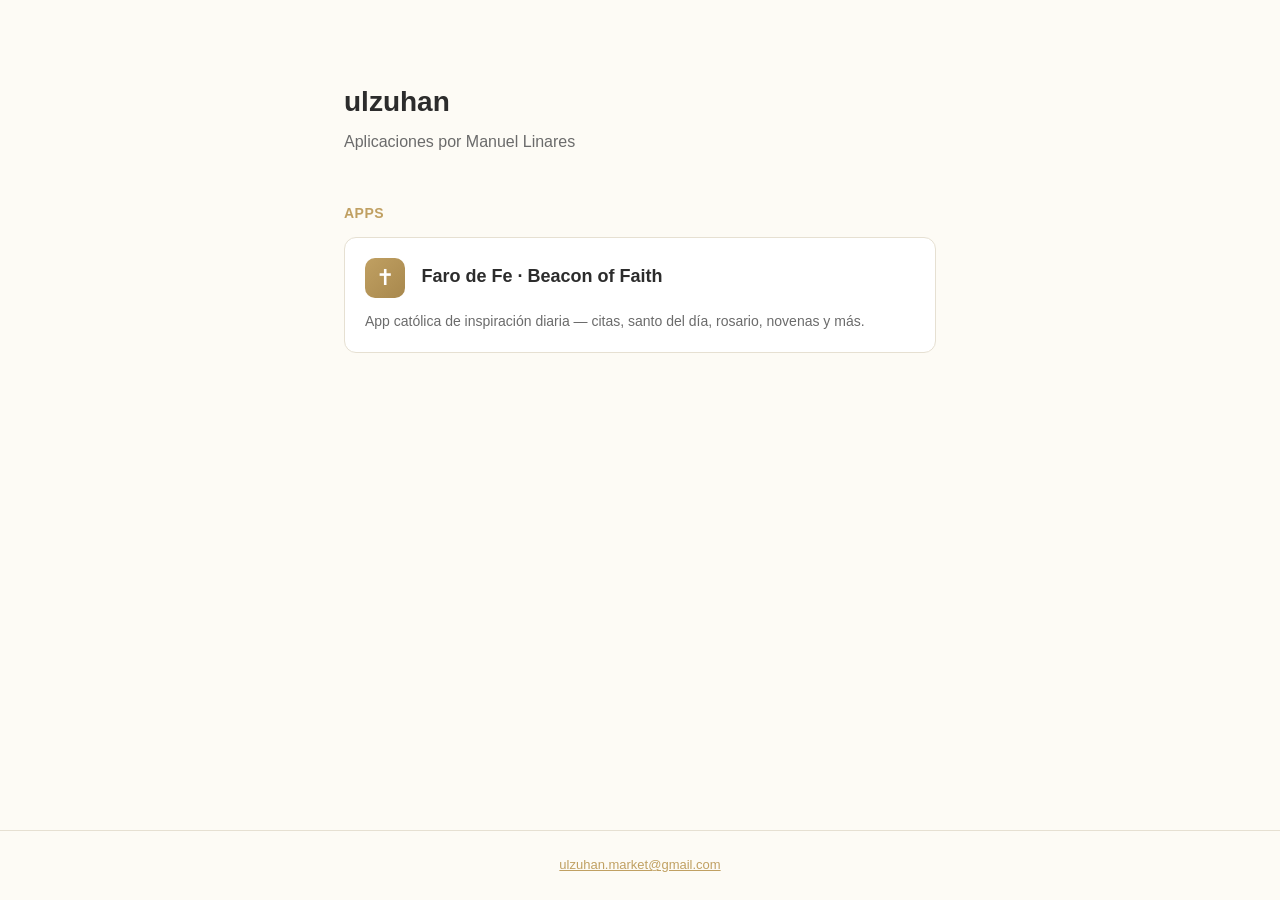
==== index.html @ c3f0341e "Initial: landing + Beacon of Faith privacy & terms" ====
<!DOCTYPE html>
<html lang="es">
<head>
  <meta charset="UTF-8">
  <meta name="viewport" content="width=device-width, initial-scale=1.0">
  <title>ulzuhan</title>
  <meta name="description" content="Aplicaciones móviles por Manuel Linares.">
  <style>
    :root {
      --primary: #C0A062;
      --text: #2C2C2C;
      --muted: #6b6b6b;
      --bg: #FDFBF5;
      --border: #e6e0d2;
    }
    * { box-sizing: border-box; }
    body {
      margin: 0;
      font-family: -apple-system, BlinkMacSystemFont, "Segoe UI", Roboto, "Helvetica Neue", Arial, sans-serif;
      background: var(--bg);
      color: var(--text);
      line-height: 1.6;
      min-height: 100vh;
      display: flex;
      flex-direction: column;
    }
    .wrap {
      max-width: 640px;
      margin: 0 auto;
      padding: 80px 24px 40px;
      flex: 1;
      width: 100%;
    }
    h1 {
      margin: 0 0 4px;
      font-size: 28px;
    }
    .subtitle {
      color: var(--muted);
      margin-bottom: 48px;
    }
    h2 {
      font-size: 14px;
      text-transform: uppercase;
      letter-spacing: 0.5px;
      color: var(--primary);
      margin: 32px 0 12px;
    }
    .app-card {
      display: block;
      text-decoration: none;
      color: inherit;
      background: white;
      border: 1px solid var(--border);
      border-radius: 12px;
      padding: 20px;
      transition: transform 0.15s ease, box-shadow 0.15s ease;
    }
    .app-card:hover {
      transform: translateY(-2px);
      box-shadow: 0 8px 24px rgba(0, 0, 0, 0.06);
    }
    .app-card-title {
      font-size: 18px;
      font-weight: 600;
      margin-bottom: 4px;
    }
    .app-card-desc {
      color: var(--muted);
      font-size: 14px;
      margin: 0;
    }
    .app-icon {
      display: inline-block;
      width: 40px;
      height: 40px;
      border-radius: 10px;
      background: linear-gradient(135deg, var(--primary), #a8884d);
      color: white;
      text-align: center;
      line-height: 40px;
      font-size: 22px;
      margin-right: 12px;
      vertical-align: middle;
    }
    footer {
      text-align: center;
      padding: 24px;
      color: var(--muted);
      font-size: 13px;
      border-top: 1px solid var(--border);
    }
    footer a { color: var(--primary); }
  </style>
</head>
<body>
  <div class="wrap">
    <h1>ulzuhan</h1>
    <div class="subtitle">Aplicaciones por Manuel Linares</div>

    <h2>Apps</h2>
    <a class="app-card" href="./beacon-of-faith/">
      <div>
        <span class="app-icon">✝</span>
        <span class="app-card-title">Faro de Fe · Beacon of Faith</span>
      </div>
      <p class="app-card-desc" style="margin-top: 12px;">App católica de inspiración diaria — citas, santo del día, rosario, novenas y más.</p>
    </a>
  </div>

  <footer>
    <a href="mailto:ulzuhan.market@gmail.com">ulzuhan.market@gmail.com</a>
  </footer>
</body>
</html>
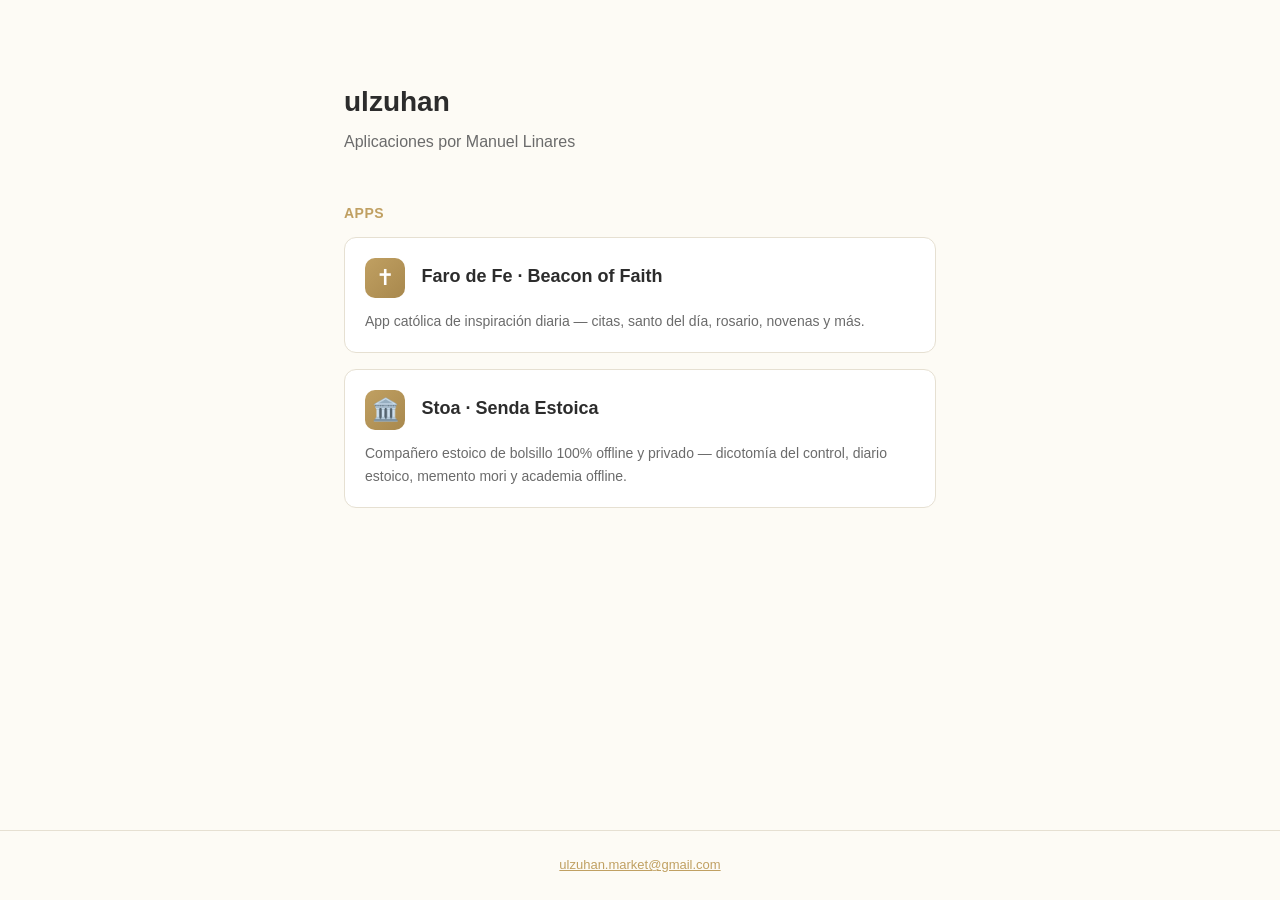
==== commit ee021305: "Add Stoa (Senda Estoica) landing page, privacy policy, and terms of use" ====
--- a/index.html
+++ b/index.html
@@ -106,6 +106,14 @@
       </div>
       <p class="app-card-desc" style="margin-top: 12px;">App católica de inspiración diaria — citas, santo del día, rosario, novenas y más.</p>
     </a>
+
+    <a class="app-card" href="./stoa/" style="margin-top: 16px;">
+      <div>
+        <span class="app-icon">🏛️</span>
+        <span class="app-card-title">Stoa · Senda Estoica</span>
+      </div>
+      <p class="app-card-desc" style="margin-top: 12px;">Compañero estoico de bolsillo 100% offline y privado — dicotomía del control, diario estoico, memento mori y academia offline.</p>
+    </a>
   </div>
 
   <footer>
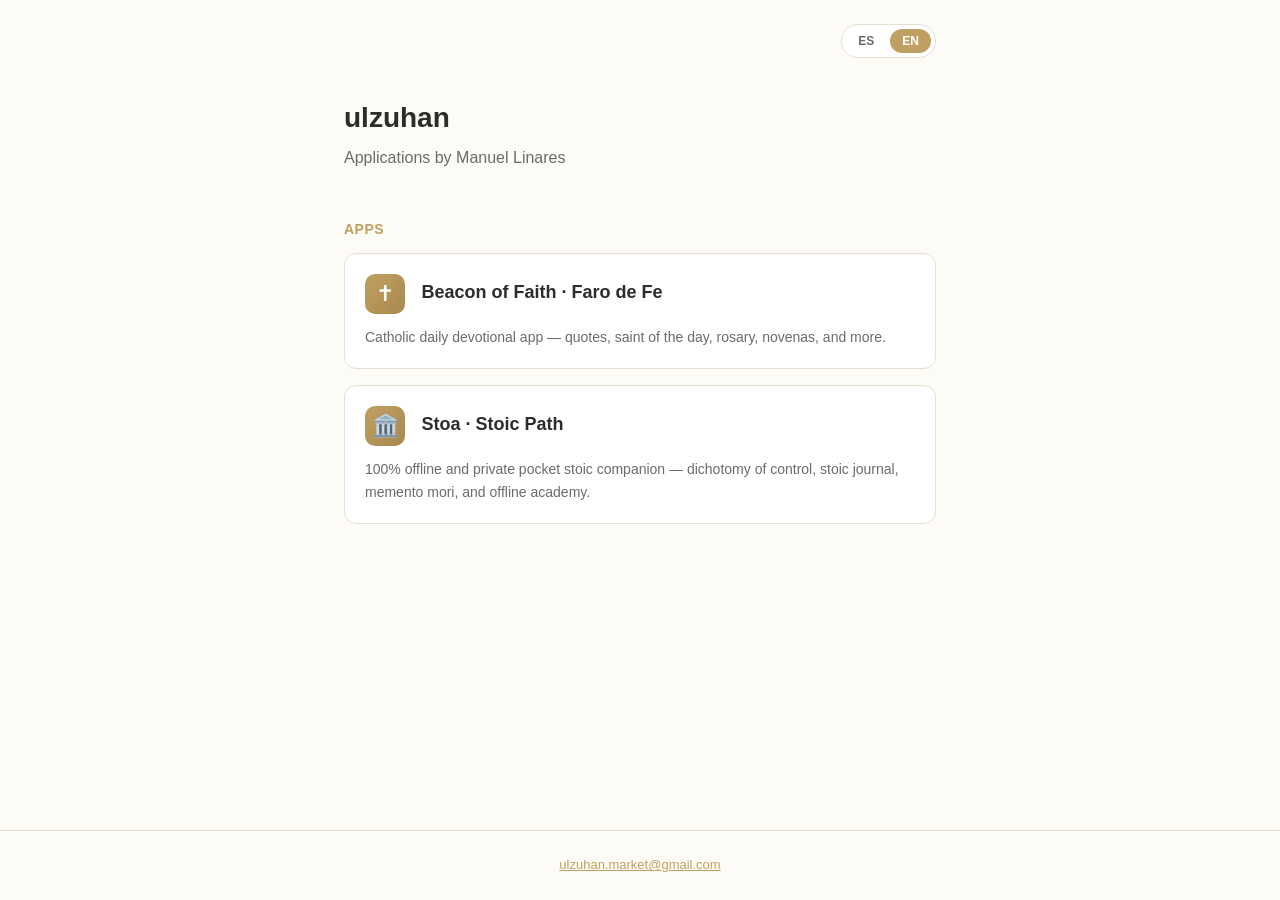
==== commit a871fe8a: "Implement bilingual (ES/EN) internationalization with localStorage persistence on root and Stoa land" ====
--- a/index.html
+++ b/index.html
@@ -4,7 +4,7 @@
   <meta charset="UTF-8">
   <meta name="viewport" content="width=device-width, initial-scale=1.0">
   <title>ulzuhan</title>
-  <meta name="description" content="Aplicaciones móviles por Manuel Linares.">
+  <meta name="description" id="meta-desc" content="Aplicaciones móviles por Manuel Linares.">
   <style>
     :root {
       --primary: #C0A062;
@@ -12,6 +12,7 @@
       --muted: #6b6b6b;
       --bg: #FDFBF5;
       --border: #e6e0d2;
+      --surface: #ffffff;
     }
     * { box-sizing: border-box; }
     body {
@@ -27,10 +28,47 @@
     .wrap {
       max-width: 640px;
       margin: 0 auto;
-      padding: 80px 24px 40px;
+      padding: 96px 24px 40px;
       flex: 1;
       width: 100%;
-    }
+      position: relative;
+    }
+    
+    /* Language selector premium styling */
+    .lang-selector {
+      position: absolute;
+      top: 24px;
+      right: 24px;
+      display: inline-flex;
+      gap: 4px;
+      border: 1px solid var(--border);
+      border-radius: 999px;
+      padding: 4px;
+      background: var(--surface);
+      z-index: 100;
+    }
+    
+    .lang-selector button {
+      background: transparent;
+      border: none;
+      color: var(--muted);
+      padding: 5px 12px;
+      border-radius: 999px;
+      font-size: 0.75rem;
+      font-weight: 600;
+      cursor: pointer;
+      transition: all 0.2s ease;
+    }
+    
+    .lang-selector button.active {
+      background: var(--primary);
+      color: #ffffff;
+    }
+    
+    .lang-selector button:hover:not(.active) {
+      color: var(--text);
+    }
+
     h1 {
       margin: 0 0 4px;
       font-size: 28px;
@@ -91,33 +129,131 @@
       border-top: 1px solid var(--border);
     }
     footer a { color: var(--primary); }
+
+    @media (max-width: 480px) {
+      .wrap {
+        padding: 80px 16px 40px;
+      }
+      .lang-selector {
+        top: 16px;
+        right: 16px;
+      }
+    }
   </style>
 </head>
 <body>
   <div class="wrap">
+    
+    <!-- Premium Language Selector -->
+    <div class="lang-selector">
+      <button id="btn-es" onclick="switchLanguage('es')">ES</button>
+      <button id="btn-en" onclick="switchLanguage('en')">EN</button>
+    </div>
+
     <h1>ulzuhan</h1>
-    <div class="subtitle">Aplicaciones por Manuel Linares</div>
-
-    <h2>Apps</h2>
+    <div class="subtitle" data-i18n="subtitle">Aplicaciones por Manuel Linares</div>
+
+    <h2 data-i18n="apps_title">Apps</h2>
     <a class="app-card" href="./beacon-of-faith/">
       <div>
         <span class="app-icon">✝</span>
-        <span class="app-card-title">Faro de Fe · Beacon of Faith</span>
+        <span class="app-card-title" data-i18n="beacon_title">Faro de Fe · Beacon of Faith</span>
       </div>
-      <p class="app-card-desc" style="margin-top: 12px;">App católica de inspiración diaria — citas, santo del día, rosario, novenas y más.</p>
+      <p class="app-card-desc" style="margin-top: 12px;" data-i18n="beacon_desc">App católica de inspiración diaria — citas, santo del día, rosario, novenas y más.</p>
     </a>
 
     <a class="app-card" href="./stoa/" style="margin-top: 16px;">
       <div>
         <span class="app-icon">🏛️</span>
-        <span class="app-card-title">Stoa · Senda Estoica</span>
+        <span class="app-card-title" data-i18n="stoa_title">Stoa · Senda Estoica</span>
       </div>
-      <p class="app-card-desc" style="margin-top: 12px;">Compañero estoico de bolsillo 100% offline y privado — dicotomía del control, diario estoico, memento mori y academia offline.</p>
+      <p class="app-card-desc" style="margin-top: 12px;" data-i18n="stoa_desc">Compañero estoico de bolsillo 100% offline y privado — dicotomía del control, diario estoico, memento mori y academia offline.</p>
     </a>
   </div>
 
   <footer>
     <a href="mailto:ulzuhan.market@gmail.com">ulzuhan.market@gmail.com</a>
   </footer>
+
+  <!-- Vanilla i18n Engine -->
+  <script>
+    const translations = {
+      es: {
+        meta_title: "ulzuhan",
+        meta_desc: "Aplicaciones móviles por Manuel Linares.",
+        subtitle: "Aplicaciones por Manuel Linares",
+        apps_title: "Apps",
+        beacon_title: "Faro de Fe · Beacon of Faith",
+        beacon_desc: "App católica de inspiración diaria — citas, santo del día, rosario, novenas y más.",
+        stoa_title: "Stoa · Senda Estoica",
+        stoa_desc: "Compañero estoico de bolsillo 100% offline y privado — dicotomía del control, diario estoico, memento mori y academia offline."
+      },
+      en: {
+        meta_title: "ulzuhan",
+        meta_desc: "Mobile applications by Manuel Linares.",
+        subtitle: "Applications by Manuel Linares",
+        apps_title: "Apps",
+        beacon_title: "Beacon of Faith · Faro de Fe",
+        beacon_desc: "Catholic daily devotional app — quotes, saint of the day, rosary, novenas, and more.",
+        stoa_title: "Stoa · Stoic Path",
+        stoa_desc: "100% offline and private pocket stoic companion — dichotomy of control, stoic journal, memento mori, and offline academy."
+      }
+    };
+
+    function switchLanguage(lang) {
+      if (!translations[lang]) return;
+      
+      // Update local storage
+      localStorage.setItem('preferred_language', lang);
+      
+      // Toggle selector buttons
+      document.getElementById('btn-es').classList.toggle('active', lang === 'es');
+      document.getElementById('btn-en').classList.toggle('active', lang === 'en');
+      
+      // Update HTML lang attribute
+      document.documentElement.lang = lang;
+      
+      // Translate meta details
+      document.title = translations[lang].meta_title;
+      document.getElementById('meta-desc').setAttribute('content', translations[lang].meta_desc);
+      
+      // Translate all data-i18n items
+      document.querySelectorAll('[data-i18n]').forEach(element => {
+        const key = element.getAttribute('data-i18n');
+        if (translations[lang][key]) {
+          element.innerHTML = translations[lang][key];
+        }
+      });
+    }
+
+    // Init Language on Load
+    (function initLanguage() {
+      // 1. Check URL parameters e.g., ?lang=en
+      const params = new URLSearchParams(window.location.search);
+      let lang = params.get('lang');
+      
+      // 2. Check hash parameter e.g., #en
+      if (!lang && window.location.hash) {
+        const hash = window.location.hash.substring(1);
+        if (hash === 'en' || hash === 'es') {
+          lang = hash;
+        }
+      }
+      
+      // 3. Check localStorage
+      if (!lang) {
+        lang = localStorage.getItem('preferred_language');
+      }
+      
+      // 4. Check browser language fallback
+      if (!lang) {
+        const browserLang = navigator.language || navigator.userLanguage;
+        lang = browserLang.startsWith('es') ? 'es' : 'en';
+      }
+      
+      // Apply identified language (defaults to 'es' if something goes weird)
+      switchLanguage(lang === 'en' ? 'en' : 'es');
+    })();
+  </script>
 </body>
 </html>
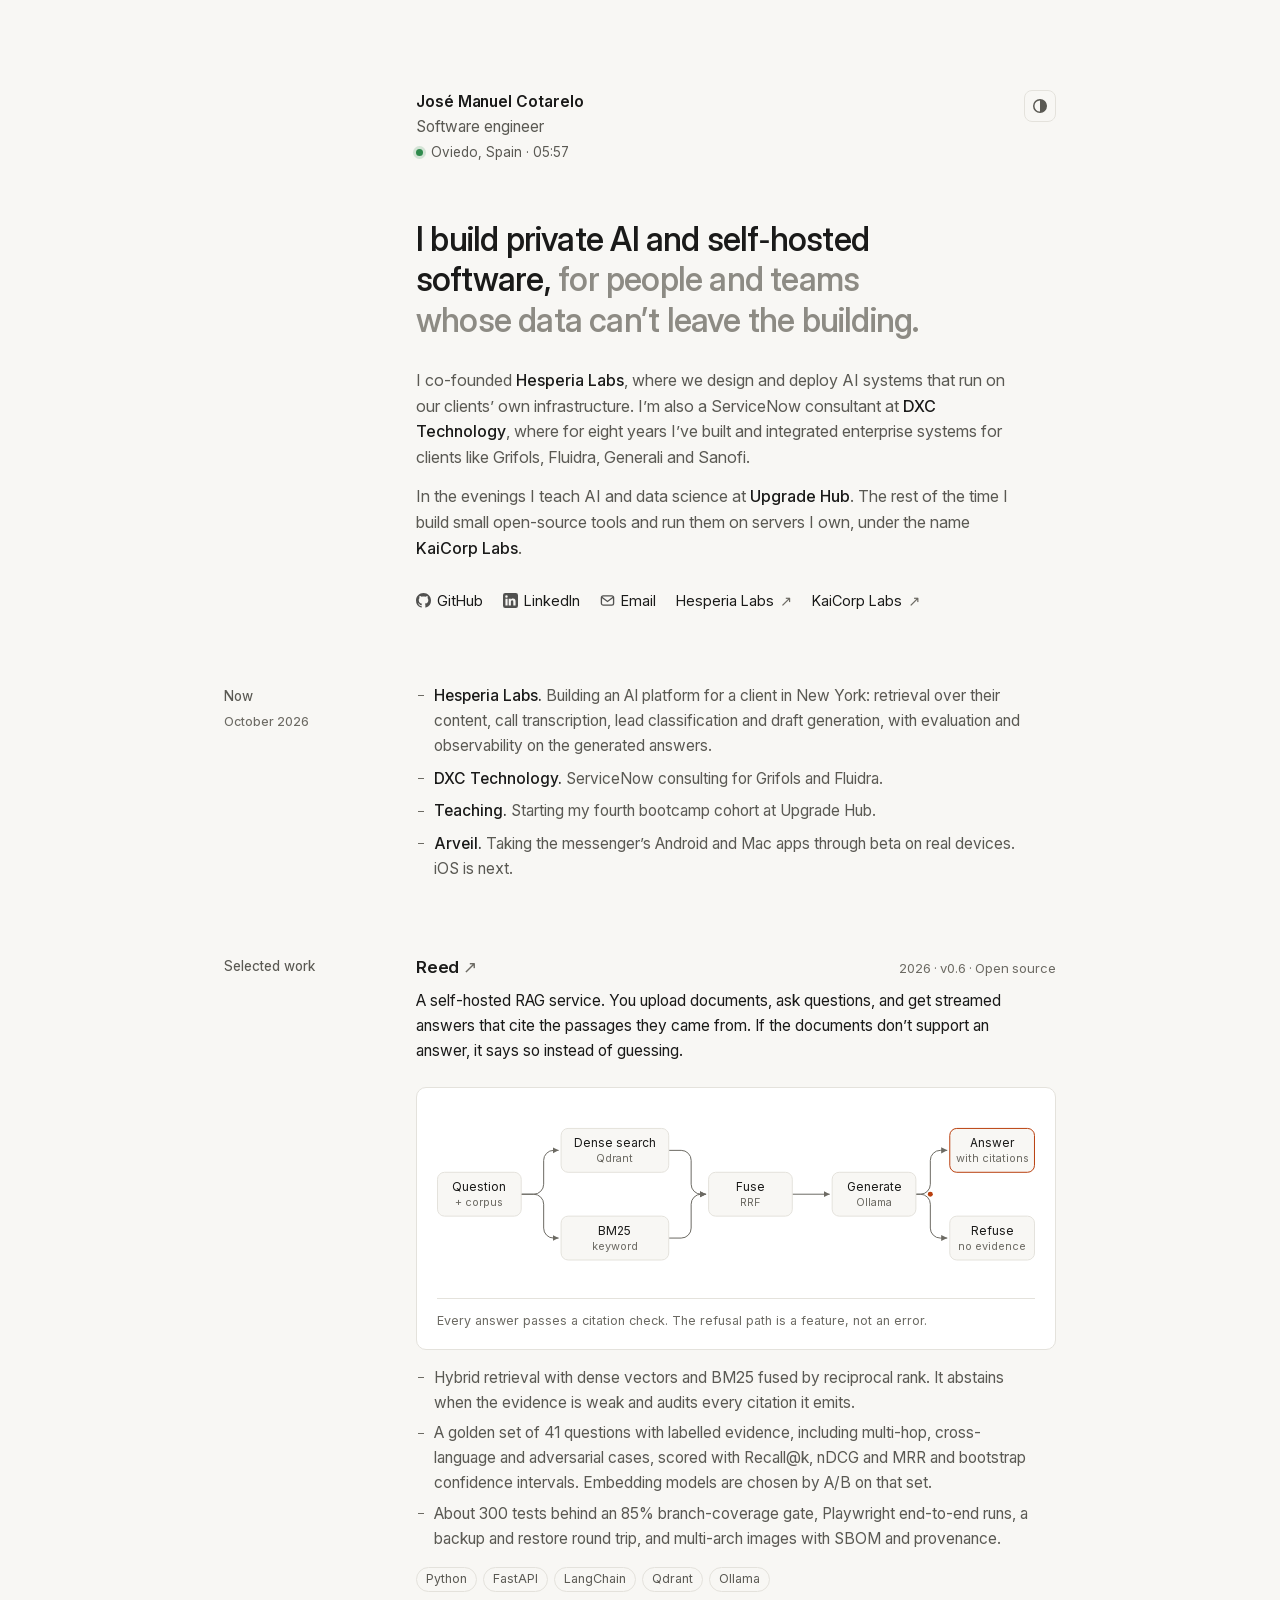
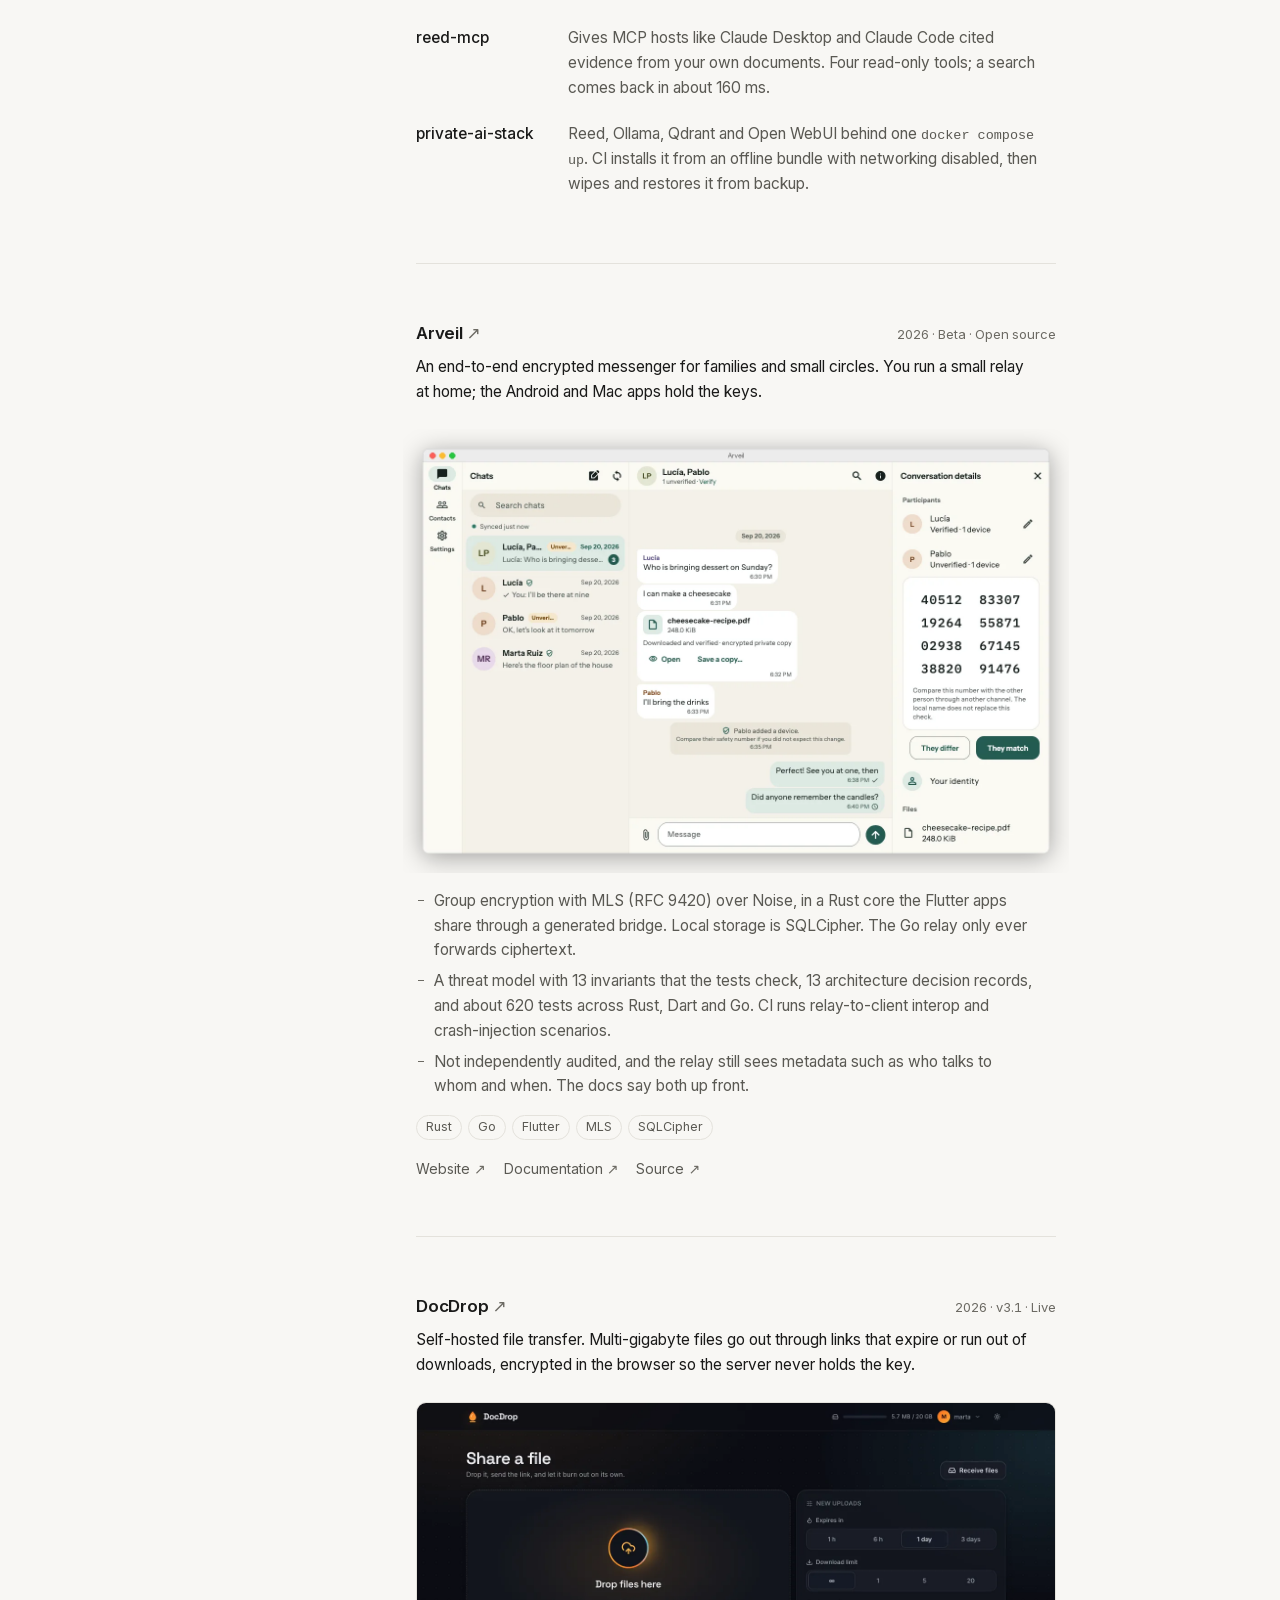
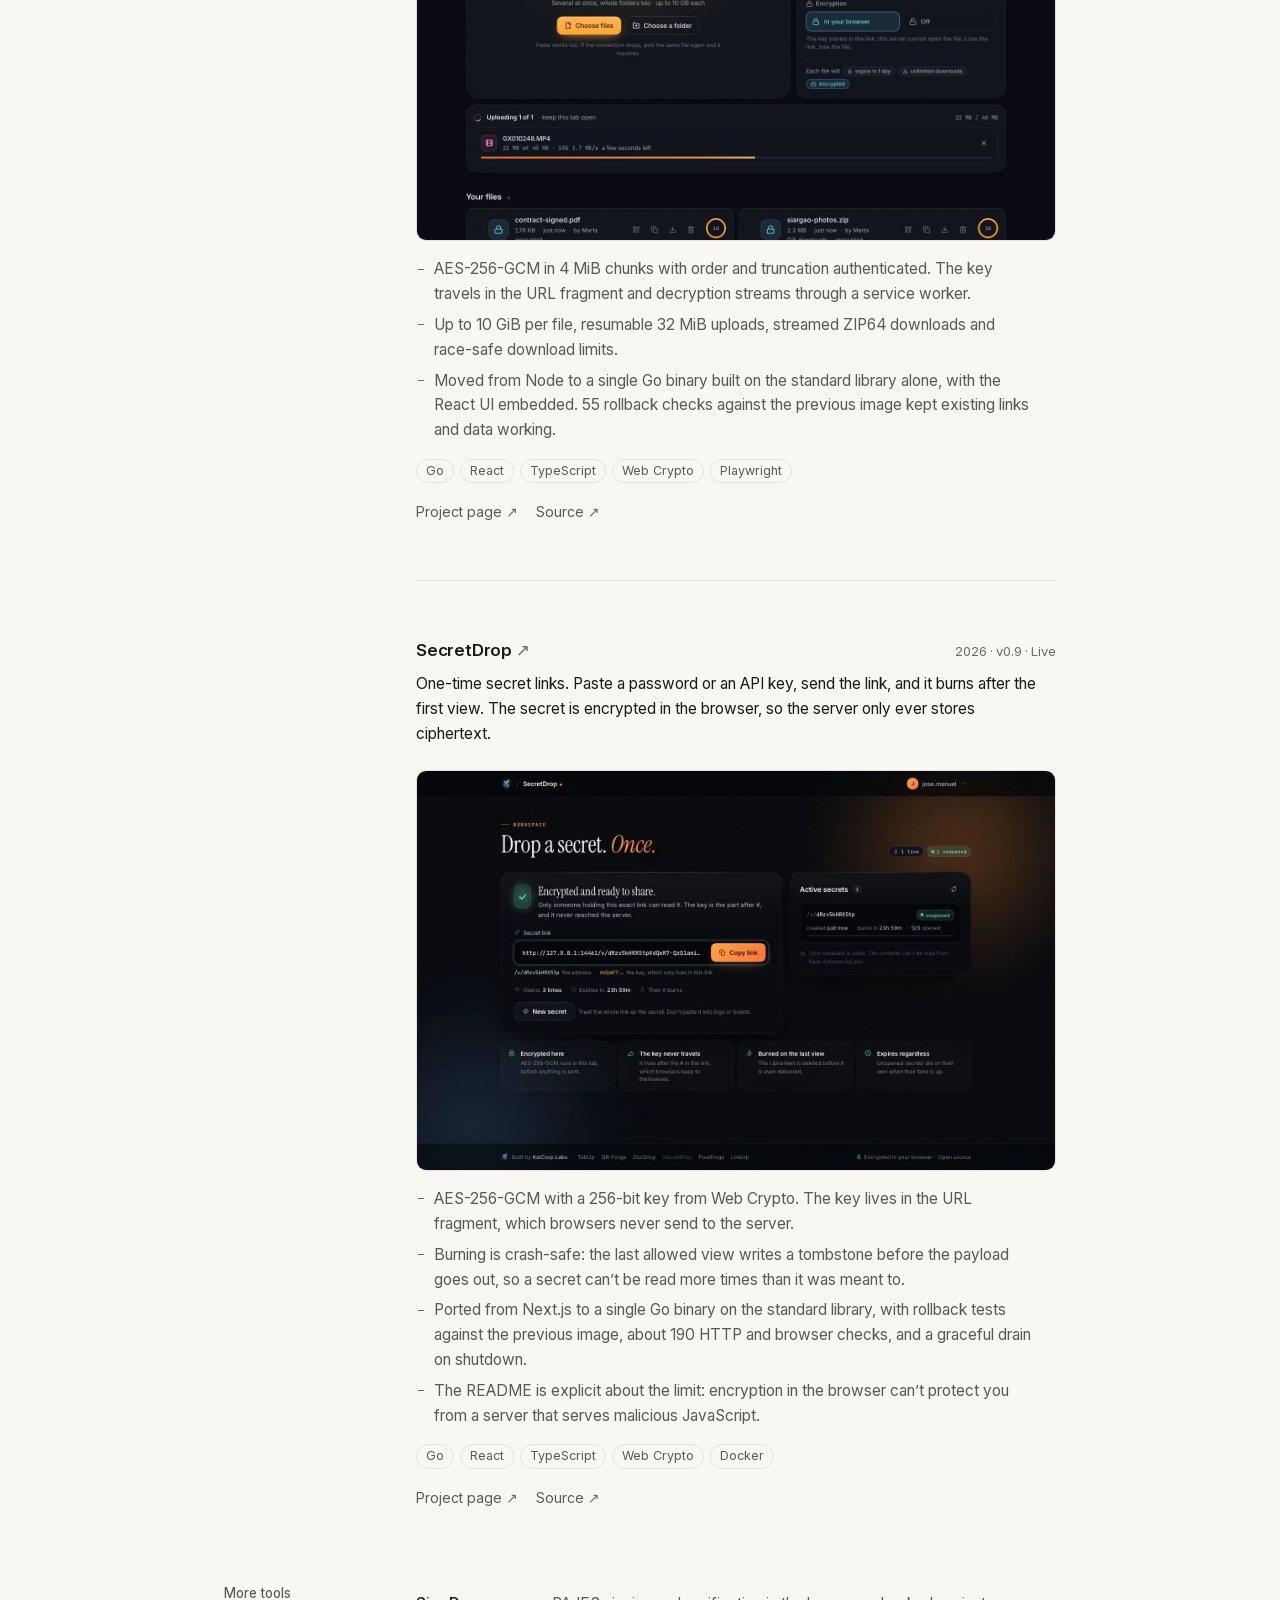
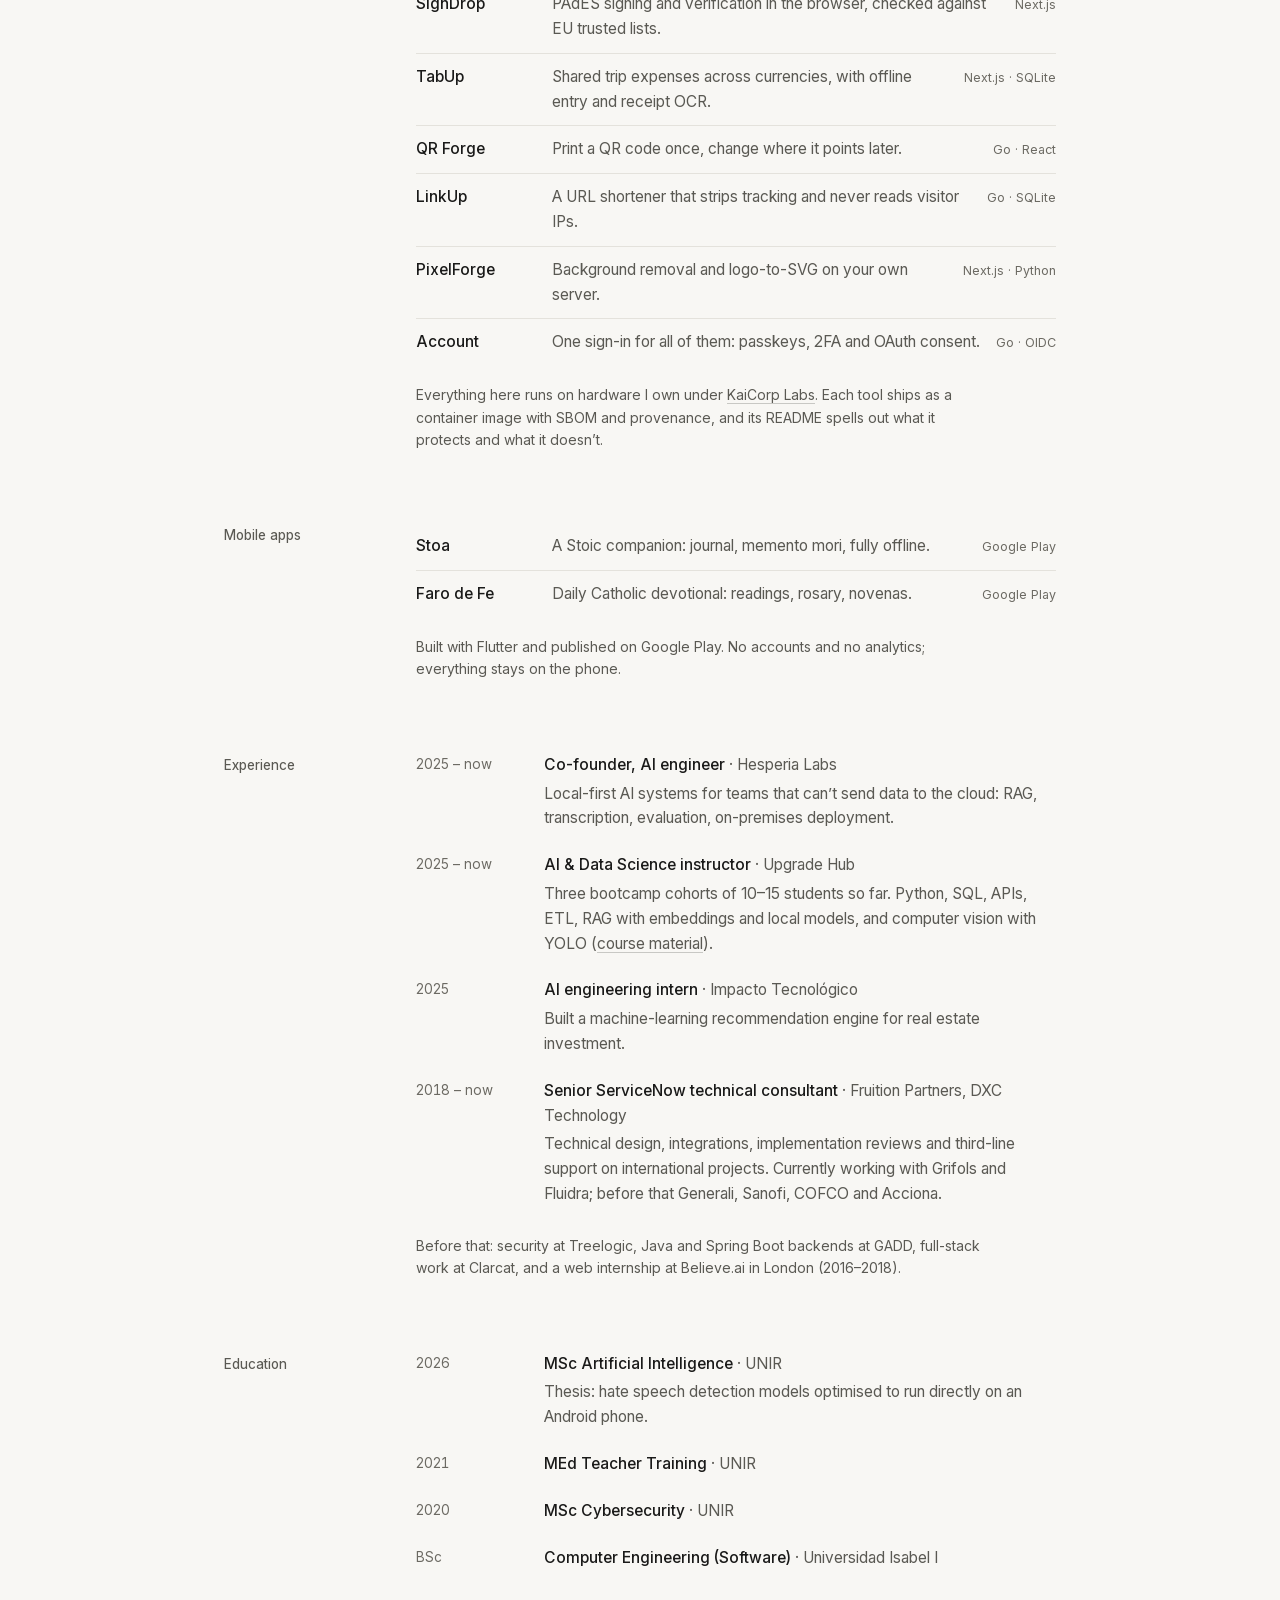
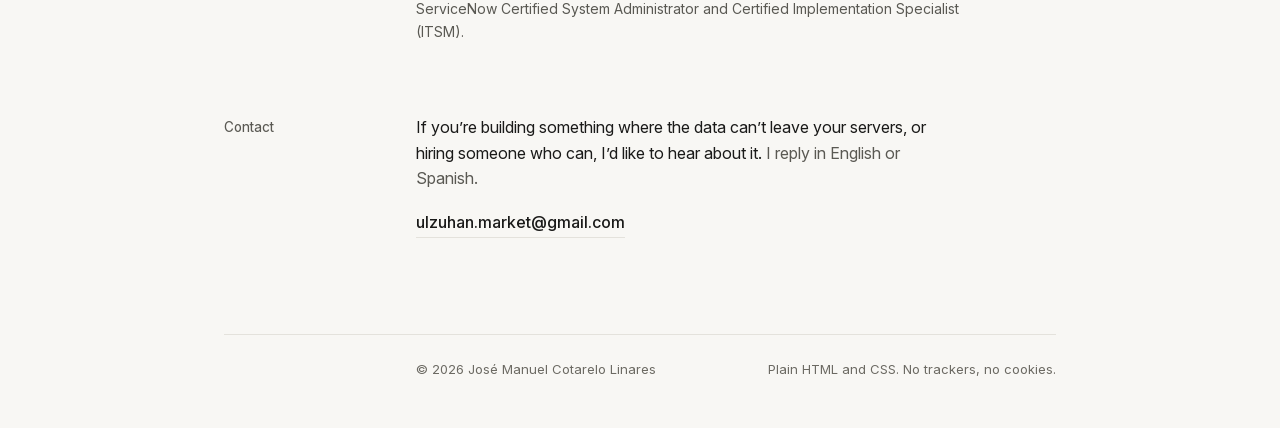
==== commit 0a5444af: "Rebuild the site as a full portfolio Replace the two-app landing page with a portfolio: featured wor" ====
--- a/index.html
+++ b/index.html
@@ -1,258 +1,444 @@
-<!DOCTYPE html>
-<html lang="es">
+<!doctype html>
+<html lang="en">
 <head>
-  <meta charset="UTF-8">
-  <meta name="viewport" content="width=device-width, initial-scale=1.0">
-  <title>ulzuhan</title>
-  <meta name="description" id="meta-desc" content="Aplicaciones móviles por Manuel Linares.">
-  <style>
-    :root {
-      --primary: #C0A062;
-      --text: #2C2C2C;
-      --muted: #6b6b6b;
-      --bg: #FDFBF5;
-      --border: #e6e0d2;
-      --surface: #ffffff;
-    }
-    * { box-sizing: border-box; }
-    body {
-      margin: 0;
-      font-family: -apple-system, BlinkMacSystemFont, "Segoe UI", Roboto, "Helvetica Neue", Arial, sans-serif;
-      background: var(--bg);
-      color: var(--text);
-      line-height: 1.6;
-      min-height: 100vh;
-      display: flex;
-      flex-direction: column;
-    }
-    .wrap {
-      max-width: 640px;
-      margin: 0 auto;
-      padding: 96px 24px 40px;
-      flex: 1;
-      width: 100%;
-      position: relative;
-    }
-    
-    /* Language selector premium styling */
-    .lang-selector {
-      position: absolute;
-      top: 24px;
-      right: 24px;
-      display: inline-flex;
-      gap: 4px;
-      border: 1px solid var(--border);
-      border-radius: 999px;
-      padding: 4px;
-      background: var(--surface);
-      z-index: 100;
-    }
-    
-    .lang-selector button {
-      background: transparent;
-      border: none;
-      color: var(--muted);
-      padding: 5px 12px;
-      border-radius: 999px;
-      font-size: 0.75rem;
-      font-weight: 600;
-      cursor: pointer;
-      transition: all 0.2s ease;
-    }
-    
-    .lang-selector button.active {
-      background: var(--primary);
-      color: #ffffff;
-    }
-    
-    .lang-selector button:hover:not(.active) {
-      color: var(--text);
-    }
-
-    h1 {
-      margin: 0 0 4px;
-      font-size: 28px;
-    }
-    .subtitle {
-      color: var(--muted);
-      margin-bottom: 48px;
-    }
-    h2 {
-      font-size: 14px;
-      text-transform: uppercase;
-      letter-spacing: 0.5px;
-      color: var(--primary);
-      margin: 32px 0 12px;
-    }
-    .app-card {
-      display: block;
-      text-decoration: none;
-      color: inherit;
-      background: white;
-      border: 1px solid var(--border);
-      border-radius: 12px;
-      padding: 20px;
-      transition: transform 0.15s ease, box-shadow 0.15s ease;
-    }
-    .app-card:hover {
-      transform: translateY(-2px);
-      box-shadow: 0 8px 24px rgba(0, 0, 0, 0.06);
-    }
-    .app-card-title {
-      font-size: 18px;
-      font-weight: 600;
-      margin-bottom: 4px;
-    }
-    .app-card-desc {
-      color: var(--muted);
-      font-size: 14px;
-      margin: 0;
-    }
-    .app-icon {
-      display: inline-block;
-      width: 40px;
-      height: 40px;
-      border-radius: 10px;
-      background: linear-gradient(135deg, var(--primary), #a8884d);
-      color: white;
-      text-align: center;
-      line-height: 40px;
-      font-size: 22px;
-      margin-right: 12px;
-      vertical-align: middle;
-    }
-    footer {
-      text-align: center;
-      padding: 24px;
-      color: var(--muted);
-      font-size: 13px;
-      border-top: 1px solid var(--border);
-    }
-    footer a { color: var(--primary); }
-
-    @media (max-width: 480px) {
-      .wrap {
-        padding: 80px 16px 40px;
-      }
-      .lang-selector {
-        top: 16px;
-        right: 16px;
-      }
-    }
-  </style>
+  <meta charset="utf-8">
+  <meta name="viewport" content="width=device-width, initial-scale=1">
+  <title>José Manuel Cotarelo · Software engineer</title>
+  <meta name="description" content="Software engineer in Oviedo, Spain. Co-founder of Hesperia Labs. I build private AI and self-hosted software: RAG with citations, encrypted file sharing, tools that run on hardware you control.">
+  <meta name="author" content="José Manuel Cotarelo Linares">
+  <link rel="canonical" href="https://ulzuhan.github.io/">
+  <meta name="theme-color" content="#f8f7f4" media="(prefers-color-scheme: light)">
+  <meta name="theme-color" content="#121211" media="(prefers-color-scheme: dark)">
+
+  <meta property="og:type" content="profile">
+  <meta property="og:url" content="https://ulzuhan.github.io/">
+  <meta property="og:title" content="José Manuel Cotarelo · Software engineer">
+  <meta property="og:description" content="Private AI and self-hosted software. Co-founder of Hesperia Labs, AI instructor, eight years of enterprise engineering.">
+  <meta property="og:image" content="https://ulzuhan.github.io/og.png">
+  <meta property="og:image:width" content="1200">
+  <meta property="og:image:height" content="630">
+  <meta property="profile:first_name" content="José Manuel">
+  <meta property="profile:last_name" content="Cotarelo Linares">
+  <meta name="twitter:card" content="summary_large_image">
+
+  <link rel="icon" href="/favicon.svg" type="image/svg+xml">
+  <link rel="preload" href="/assets/fonts/inter-latin.woff2" as="font" type="font/woff2" crossorigin>
+  <link rel="stylesheet" href="/assets/site.css">
+  <script>
+    try {
+      var t = localStorage.getItem("theme");
+      if (t === "light" || t === "dark") document.documentElement.dataset.theme = t;
+    } catch (e) {}
+  </script>
+
+  <script type="application/ld+json">
+  {
+    "@context": "https://schema.org",
+    "@type": "Person",
+    "name": "José Manuel Cotarelo Linares",
+    "jobTitle": "Software engineer",
+    "url": "https://ulzuhan.github.io/",
+    "address": { "@type": "PostalAddress", "addressLocality": "Oviedo", "addressCountry": "ES" },
+    "worksFor": [
+      { "@type": "Organization", "name": "Hesperia Labs", "url": "https://hesperialabs.com" },
+      { "@type": "Organization", "name": "DXC Technology", "url": "https://dxc.com" }
+    ],
+    "alumniOf": [{ "@type": "CollegeOrUniversity", "name": "Universidad Internacional de La Rioja" }],
+    "sameAs": [
+      "https://github.com/Ulzuhan",
+      "https://www.linkedin.com/in/manulinares6"
+    ]
+  }
+  </script>
 </head>
 <body>
-  <div class="wrap">
-    
-    <!-- Premium Language Selector -->
-    <div class="lang-selector">
-      <button id="btn-es" onclick="switchLanguage('es')">ES</button>
-      <button id="btn-en" onclick="switchLanguage('en')">EN</button>
-    </div>
-
-    <h1>ulzuhan</h1>
-    <div class="subtitle" data-i18n="subtitle">Aplicaciones por Manuel Linares</div>
-
-    <h2 data-i18n="apps_title">Apps</h2>
-    <a class="app-card" href="./beacon-of-faith/">
-      <div>
-        <span class="app-icon">✝</span>
-        <span class="app-card-title" data-i18n="beacon_title">Faro de Fe · Beacon of Faith</span>
+  <a class="skip" href="#main">Skip to content</a>
+
+  <div class="page">
+    <header class="row reveal" style="--i:0">
+      <div class="spacer" aria-hidden="true"></div>
+      <div class="top">
+        <div>
+          <div class="name">José Manuel Cotarelo</div>
+          <div class="role">Software engineer</div>
+          <div class="status">
+            <span class="dot" aria-hidden="true"></span>
+            <span>Oviedo, Spain <span id="clock"></span></span>
+          </div>
+        </div>
+        <button class="theme" type="button" id="theme" aria-label="Toggle dark mode">
+          <svg width="16" height="16" viewBox="0 0 16 16" aria-hidden="true">
+            <circle cx="8" cy="8" r="6.25" fill="none" stroke="currentColor" stroke-width="1.5"/>
+            <path d="M8 1.75a6.25 6.25 0 0 1 0 12.5Z" fill="currentColor"/>
+          </svg>
+        </button>
       </div>
-      <p class="app-card-desc" style="margin-top: 12px;" data-i18n="beacon_desc">App católica de inspiración diaria — citas, santo del día, rosario, novenas y más.</p>
-    </a>
-
-    <a class="app-card" href="./stoa/" style="margin-top: 16px;">
-      <div>
-        <span class="app-icon">🏛️</span>
-        <span class="app-card-title" data-i18n="stoa_title">Stoa · Senda Estoica</span>
+    </header>
+
+    <main id="main">
+      <div class="row lede reveal" style="--i:1">
+        <div class="spacer" aria-hidden="true"></div>
+        <div>
+          <h1>I build private AI and self&#8209;hosted software, <span>for people and teams whose data can’t leave the building.</span></h1>
+
+          <div class="body">
+            <p>I co-founded <strong>Hesperia Labs</strong>, where we design and deploy AI systems that run on our clients’ own infrastructure. I’m also a ServiceNow consultant at <strong>DXC Technology</strong>, where for eight years I’ve built and integrated enterprise systems for clients like Grifols, Fluidra, Generali and Sanofi.</p>
+            <p>In the evenings I teach AI and data science at <strong>Upgrade Hub</strong>. The rest of the time I build small open-source tools and run them on servers I own, under the name <strong>KaiCorp Labs</strong>.</p>
+          </div>
+
+          <nav class="links" aria-label="Elsewhere">
+            <a href="https://github.com/Ulzuhan">
+              <svg viewBox="0 0 16 16" fill="currentColor" aria-hidden="true"><path d="M8 0c4.42 0 8 3.58 8 8a8.013 8.013 0 0 1-5.45 7.59c-.4.08-.55-.17-.55-.38 0-.27.01-1.13.01-2.2 0-.75-.25-1.23-.54-1.48 1.78-.2 3.65-.88 3.65-3.95 0-.88-.31-1.59-.82-2.15.08-.2.36-1.02-.08-2.12 0 0-.67-.22-2.2.82-.64-.18-1.32-.27-2-.27-.68 0-1.36.09-2 .27-1.53-1.03-2.2-.82-2.2-.82-.44 1.1-.16 1.92-.08 2.12-.51.56-.82 1.28-.82 2.15 0 3.06 1.86 3.75 3.64 3.95-.23.2-.44.55-.51 1.07-.46.21-1.61.55-2.33-.66-.15-.24-.6-.83-1.23-.82-.67.01-.27.38.01.53.34.19.73.9.82 1.13.16.45.68 1.31 2.69.94 0 .67.01 1.3.01 1.49 0 .21-.15.45-.55.38A7.995 7.995 0 0 1 0 8c0-4.42 3.58-8 8-8Z"/></svg>
+              GitHub
+            </a>
+            <a href="https://www.linkedin.com/in/manulinares6">
+              <svg viewBox="0 0 16 16" fill="currentColor" aria-hidden="true"><path d="M13.6 0H2.4A2.4 2.4 0 0 0 0 2.4v11.2A2.4 2.4 0 0 0 2.4 16h11.2a2.4 2.4 0 0 0 2.4-2.4V2.4A2.4 2.4 0 0 0 13.6 0ZM4.9 13.3H2.6V6h2.3v7.3ZM3.7 5a1.3 1.3 0 1 1 0-2.7 1.3 1.3 0 0 1 0 2.7Zm9.6 8.3H11V9.8c0-.9 0-2-1.2-2s-1.4.9-1.4 1.9v3.6H6.1V6h2.2v1h.1c.3-.6 1.1-1.2 2.2-1.2 2.4 0 2.8 1.6 2.8 3.6v3.9Z"/></svg>
+              LinkedIn
+            </a>
+            <a href="mailto:ulzuhan.market@gmail.com">
+              <svg viewBox="0 0 16 16" fill="none" stroke="currentColor" stroke-width="1.4" aria-hidden="true"><rect x="1.5" y="3" width="13" height="10" rx="2"/><path d="m2 4.5 6 4.5 6-4.5"/></svg>
+              Email
+            </a>
+            <a href="https://hesperialabs.com">Hesperia Labs <span class="arrow">↗</span></a>
+            <a href="https://kaicorplabs.com">KaiCorp Labs <span class="arrow">↗</span></a>
+          </nav>
+        </div>
       </div>
-      <p class="app-card-desc" style="margin-top: 12px;" data-i18n="stoa_desc">Compañero estoico de bolsillo 100% offline y privado — dicotomía del control, diario estoico, memento mori y academia offline.</p>
-    </a>
+
+      <section class="row now reveal" style="--i:2" aria-labelledby="now-h">
+        <h2 class="label" id="now-h">Now<span class="stamp">October 2026</span></h2>
+        <ul>
+          <li><strong>Hesperia Labs.</strong> Building an AI platform for a client in New York: retrieval over their content, call transcription, lead classification and draft generation, with evaluation and observability on the generated answers.</li>
+          <li><strong>DXC Technology.</strong> ServiceNow consulting for Grifols and Fluidra.</li>
+          <li><strong>Teaching.</strong> Starting my fourth bootcamp cohort at Upgrade Hub.</li>
+          <li><strong>Arveil.</strong> Taking the messenger’s Android and Mac apps through beta on real devices. iOS is next.</li>
+        </ul>
+      </section>
+
+      <section class="row" aria-labelledby="work-h">
+        <h2 class="label" id="work-h">Selected work</h2>
+        <div>
+          <article class="work">
+            <div class="work-head">
+              <h3><a href="https://github.com/Ulzuhan/reed">Reed <span class="arrow">↗</span></a></h3>
+              <span class="meta">2026 · v0.6 · Open source</span>
+            </div>
+            <p class="summary">A self-hosted RAG service. You upload documents, ask questions, and get streamed answers that cite the passages they came from. If the documents don’t support an answer, it says so instead of guessing.</p>
+
+            <figure class="figure diagram" aria-labelledby="reed-cap">
+              <svg class="h" viewBox="0 0 600 170" role="img" aria-labelledby="reed-svg-t">
+                <title id="reed-svg-t">Reed pipeline: question, hybrid retrieval with dense vectors and BM25, fusion, generation with a local model, citation check, then an answer with sources or a refusal.</title>
+                <defs>
+                  <marker id="ah" viewBox="0 0 8 8" refX="7" refY="4" markerWidth="7" markerHeight="7" orient="auto-start-reverse">
+                    <path class="head" d="M0 0.5 7 4 0 7.5Z"/>
+                  </marker>
+                </defs>
+
+                <rect class="box" x="0.5" y="62.5" width="84" height="44" rx="7"/>
+                <text x="42.5" y="81" text-anchor="middle">Question</text>
+                <text class="sub" x="42.5" y="96" text-anchor="middle">+ corpus</text>
+
+                <rect class="box" x="124.5" y="18.5" width="108" height="44" rx="7"/>
+                <text x="178.5" y="37" text-anchor="middle">Dense search</text>
+                <text class="sub" x="178.5" y="52" text-anchor="middle">Qdrant</text>
+
+                <rect class="box" x="124.5" y="106.5" width="108" height="44" rx="7"/>
+                <text x="178.5" y="125" text-anchor="middle">BM25</text>
+                <text class="sub" x="178.5" y="140" text-anchor="middle">keyword</text>
+
+                <rect class="box" x="272.5" y="62.5" width="84" height="44" rx="7"/>
+                <text x="314.5" y="81" text-anchor="middle">Fuse</text>
+                <text class="sub" x="314.5" y="96" text-anchor="middle">RRF</text>
+
+                <rect class="box" x="396.5" y="62.5" width="84" height="44" rx="7"/>
+                <text x="438.5" y="81" text-anchor="middle">Generate</text>
+                <text class="sub" x="438.5" y="96" text-anchor="middle">Ollama</text>
+
+                <rect class="box hl" x="514.5" y="18.5" width="85" height="44" rx="7"/>
+                <text x="557" y="37" text-anchor="middle">Answer</text>
+                <text class="sub" x="557" y="52" text-anchor="middle">with citations</text>
+
+                <rect class="box" x="514.5" y="106.5" width="85" height="44" rx="7"/>
+                <text x="557" y="125" text-anchor="middle">Refuse</text>
+                <text class="sub" x="557" y="140" text-anchor="middle">no evidence</text>
+
+                <path class="wire" d="M85 84.5h12a10 10 0 0 0 10-10V50.5a10 10 0 0 1 10-10h5" marker-end="url(#ah)"/>
+                <path class="wire" d="M85 84.5h12a10 10 0 0 1 10 10v24a10 10 0 0 0 10 10h5" marker-end="url(#ah)"/>
+                <path class="wire" d="M233 40.5h12a10 10 0 0 1 10 10v24a10 10 0 0 0 10 10h5" marker-end="url(#ah)"/>
+                <path class="wire" d="M233 128.5h12a10 10 0 0 0 10-10v-24a10 10 0 0 1 10-10h5" marker-end="url(#ah)"/>
+                <path class="wire" d="M357 84.5h37" marker-end="url(#ah)"/>
+                <path class="wire" d="M481 84.5h4a10 10 0 0 0 10-10V50.5a10 10 0 0 1 10-10h7" marker-end="url(#ah)"/>
+                <path class="wire" d="M481 84.5h4a10 10 0 0 1 10 10v24a10 10 0 0 0 10 10h7" marker-end="url(#ah)"/>
+                <circle class="refuse" cx="495" cy="84.5" r="2.5"/>
+              </svg>
+              <svg class="v" viewBox="0 0 320 382" role="img" aria-labelledby="reed-svg-v">
+                <title id="reed-svg-v">Reed pipeline: question, hybrid retrieval with dense vectors and BM25, fusion, generation with a local model, citation check, then an answer with sources or a refusal.</title>
+                <defs>
+                  <marker id="ah2" viewBox="0 0 8 8" refX="7" refY="4" markerWidth="7" markerHeight="7" orient="auto-start-reverse">
+                    <path class="head" d="M0 0.5 7 4 0 7.5Z"/>
+                  </marker>
+                </defs>
+
+                <rect class="box" x="100.5" y="0.5" width="119" height="44" rx="7"/>
+                <text x="160" y="19" text-anchor="middle">Question</text>
+                <text class="sub" x="160" y="34" text-anchor="middle">+ corpus</text>
+
+                <rect class="box" x="0.5" y="84.5" width="148" height="44" rx="7"/>
+                <text x="74.5" y="103" text-anchor="middle">Dense search</text>
+                <text class="sub" x="74.5" y="118" text-anchor="middle">Qdrant</text>
+
+                <rect class="box" x="171.5" y="84.5" width="148" height="44" rx="7"/>
+                <text x="245.5" y="103" text-anchor="middle">BM25</text>
+                <text class="sub" x="245.5" y="118" text-anchor="middle">keyword</text>
+
+                <rect class="box" x="100.5" y="168.5" width="119" height="44" rx="7"/>
+                <text x="160" y="187" text-anchor="middle">Fuse</text>
+                <text class="sub" x="160" y="202" text-anchor="middle">RRF</text>
+
+                <rect class="box" x="100.5" y="252.5" width="119" height="44" rx="7"/>
+                <text x="160" y="271" text-anchor="middle">Generate</text>
+                <text class="sub" x="160" y="286" text-anchor="middle">Ollama</text>
+
+                <rect class="box hl" x="0.5" y="336.5" width="148" height="44" rx="7"/>
+                <text x="74.5" y="355" text-anchor="middle">Answer</text>
+                <text class="sub" x="74.5" y="370" text-anchor="middle">with citations</text>
+
+                <rect class="box" x="171.5" y="336.5" width="148" height="44" rx="7"/>
+                <text x="245.5" y="355" text-anchor="middle">Refuse</text>
+                <text class="sub" x="245.5" y="370" text-anchor="middle">no evidence</text>
+
+                <path class="wire" d="M160 45v4a10 10 0 0 1-10 10H84.5a10 10 0 0 0-10 10v13" marker-end="url(#ah2)"/>
+                <path class="wire" d="M160 45v4a10 10 0 0 0 10 10h65.5a10 10 0 0 1 10 10v13" marker-end="url(#ah2)"/>
+                <path class="wire" d="M74.5 129v4a10 10 0 0 0 10 10H150a10 10 0 0 1 10 10v13" marker-end="url(#ah2)"/>
+                <path class="wire" d="M245.5 129v4a10 10 0 0 1-10 10H170a10 10 0 0 0-10 10v13" marker-end="url(#ah2)"/>
+                <path class="wire" d="M160 213v37" marker-end="url(#ah2)"/>
+                <path class="wire" d="M160 297v4a10 10 0 0 1-10 10H84.5a10 10 0 0 0-10 10v13" marker-end="url(#ah2)"/>
+                <path class="wire" d="M160 297v4a10 10 0 0 0 10 10h65.5a10 10 0 0 1 10 10v13" marker-end="url(#ah2)"/>
+                <circle class="refuse" cx="160" cy="301" r="2.5"/>
+              </svg>
+              <figcaption id="reed-cap">Every answer passes a citation check. The refusal path is a feature, not an error.</figcaption>
+            </figure>
+
+            <ul class="facts">
+              <li>Hybrid retrieval with dense vectors and BM25 fused by reciprocal rank. It abstains when the evidence is weak and audits every citation it emits.</li>
+              <li>A golden set of 41 questions with labelled evidence, including multi-hop, cross-language and adversarial cases, scored with Recall@k, nDCG and MRR and bootstrap confidence intervals. Embedding models are chosen by A/B on that set.</li>
+              <li>About 300 tests behind an 85% branch-coverage gate, Playwright end-to-end runs, a backup and restore round trip, and multi-arch images with SBOM and provenance.</li>
+            </ul>
+            <ul class="stack" aria-label="Stack">
+              <li>Python</li><li>FastAPI</li><li>LangChain</li><li>Qdrant</li><li>Ollama</li>
+            </ul>
+
+            <div class="related">
+              <a href="https://github.com/Ulzuhan/reed-mcp"><b>reed-mcp</b><span>Gives MCP hosts like Claude Desktop and Claude Code cited evidence from your own documents. Four read-only tools; a search comes back in about 160&nbsp;ms.</span></a>
+              <a href="https://github.com/Ulzuhan/private-ai-stack"><b>private-ai-stack</b><span>Reed, Ollama, Qdrant and Open WebUI behind one <code>docker compose up</code>. CI installs it from an offline bundle with networking disabled, then wipes and restores it from backup.</span></a>
+            </div>
+          </article>
+
+          <article class="work">
+            <div class="work-head">
+              <h3><a href="https://arveil.kaicorplabs.com">Arveil <span class="arrow">↗</span></a></h3>
+              <span class="meta">2026 · Beta · Open source</span>
+            </div>
+            <p class="summary">An end-to-end encrypted messenger for families and small circles. You run a small relay at home; the Android and Mac apps hold the keys.</p>
+
+            <figure class="figure bare">
+              <img class="shot-light" src="/assets/work/arveil-light.webp" width="1360" height="908" loading="lazy" decoding="async" alt="Arveil on macOS: a group chat with a shared PDF, and the panel for comparing safety numbers with another participant.">
+              <img class="shot-dark" src="/assets/work/arveil-dark.webp" width="1360" height="908" loading="lazy" decoding="async" alt="Arveil on macOS: a group chat with a shared PDF, and the panel for comparing safety numbers with another participant.">
+            </figure>
+
+            <ul class="facts">
+              <li>Group encryption with MLS (RFC 9420) over Noise, in a Rust core the Flutter apps share through a generated bridge. Local storage is SQLCipher. The Go relay only ever forwards ciphertext.</li>
+              <li>A threat model with 13 invariants that the tests check, 13 architecture decision records, and about 620 tests across Rust, Dart and Go. CI runs relay-to-client interop and crash-injection scenarios.</li>
+              <li>Not independently audited, and the relay still sees metadata such as who talks to whom and when. The docs say both up front.</li>
+            </ul>
+            <ul class="stack" aria-label="Stack">
+              <li>Rust</li><li>Go</li><li>Flutter</li><li>MLS</li><li>SQLCipher</li>
+            </ul>
+            <div class="sublinks">
+              <a href="https://arveil.kaicorplabs.com">Website <span class="arrow">↗</span></a>
+              <a href="https://ulzuhan.github.io/arveil/">Documentation <span class="arrow">↗</span></a>
+              <a href="https://github.com/Ulzuhan/arveil">Source <span class="arrow">↗</span></a>
+            </div>
+          </article>
+
+          <article class="work">
+            <div class="work-head">
+              <h3><a href="https://kaicorplabs.com/projects/docdrop/">DocDrop <span class="arrow">↗</span></a></h3>
+              <span class="meta">2026 · v3.1 · Live</span>
+            </div>
+            <p class="summary">Self-hosted file transfer. Multi-gigabyte files go out through links that expire or run out of downloads, encrypted in the browser so the server never holds the key.</p>
+
+            <figure class="figure">
+              <img src="/assets/work/docdrop.webp" width="1400" height="960" loading="lazy" decoding="async" alt="DocDrop upload screen: a drop zone, options for expiry, download limit and in-browser encryption, and a 40 MB upload in progress.">
+            </figure>
+
+            <ul class="facts">
+              <li>AES-256-GCM in 4&nbsp;MiB chunks with order and truncation authenticated. The key travels in the URL fragment and decryption streams through a service worker.</li>
+              <li>Up to 10&nbsp;GiB per file, resumable 32&nbsp;MiB uploads, streamed ZIP64 downloads and race-safe download limits.</li>
+              <li>Moved from Node to a single Go binary built on the standard library alone, with the React UI embedded. 55 rollback checks against the previous image kept existing links and data working.</li>
+            </ul>
+            <ul class="stack" aria-label="Stack">
+              <li>Go</li><li>React</li><li>TypeScript</li><li>Web Crypto</li><li>Playwright</li>
+            </ul>
+            <div class="sublinks">
+              <a href="https://kaicorplabs.com/projects/docdrop/">Project page <span class="arrow">↗</span></a>
+              <a href="https://github.com/Ulzuhan/docdrop">Source <span class="arrow">↗</span></a>
+            </div>
+          </article>
+
+          <article class="work">
+            <div class="work-head">
+              <h3><a href="https://kaicorplabs.com/projects/secretdrop/">SecretDrop <span class="arrow">↗</span></a></h3>
+              <span class="meta">2026 · v0.9 · Live</span>
+            </div>
+            <p class="summary">One-time secret links. Paste a password or an API key, send the link, and it burns after the first view. The secret is encrypted in the browser, so the server only ever stores ciphertext.</p>
+
+            <figure class="figure">
+              <img src="/assets/work/secretdrop.webp" width="760" height="475" loading="lazy" decoding="async" alt="SecretDrop after creating a secret: the one-time link with its key after the #, the remaining views and expiry, and a list of active secrets showing only metadata.">
+            </figure>
+
+            <ul class="facts">
+              <li>AES-256-GCM with a 256-bit key from Web Crypto. The key lives in the URL fragment, which browsers never send to the server.</li>
+              <li>Burning is crash-safe: the last allowed view writes a tombstone before the payload goes out, so a secret can’t be read more times than it was meant to.</li>
+              <li>Ported from Next.js to a single Go binary on the standard library, with rollback tests against the previous image, about 190 HTTP and browser checks, and a graceful drain on shutdown.</li>
+              <li>The README is explicit about the limit: encryption in the browser can’t protect you from a server that serves malicious JavaScript.</li>
+            </ul>
+            <ul class="stack" aria-label="Stack">
+              <li>Go</li><li>React</li><li>TypeScript</li><li>Web Crypto</li><li>Docker</li>
+            </ul>
+            <div class="sublinks">
+              <a href="https://kaicorplabs.com/projects/secretdrop/">Project page <span class="arrow">↗</span></a>
+              <a href="https://github.com/Ulzuhan/secretdrop">Source <span class="arrow">↗</span></a>
+            </div>
+          </article>
+        </div>
+      </section>
+
+      <section class="row" aria-labelledby="tools-h">
+        <h2 class="label" id="tools-h">More tools</h2>
+        <div>
+          <ul class="list">
+            <li><a href="https://github.com/Ulzuhan/signdrop"><b>SignDrop</b><span class="desc">PAdES signing and verification in the browser, checked against EU trusted lists.</span><span class="tag">Next.js</span></a></li>
+            <li><a href="https://kaicorplabs.com/projects/tabup/"><b>TabUp</b><span class="desc">Shared trip expenses across currencies, with offline entry and receipt OCR.</span><span class="tag">Next.js · SQLite</span></a></li>
+            <li><a href="https://kaicorplabs.com/projects/qr-forge/"><b>QR Forge</b><span class="desc">Print a QR code once, change where it points later.</span><span class="tag">Go · React</span></a></li>
+            <li><a href="https://kaicorplabs.com/projects/linkup/"><b>LinkUp</b><span class="desc">A URL shortener that strips tracking and never reads visitor IPs.</span><span class="tag">Go · SQLite</span></a></li>
+            <li><a href="https://kaicorplabs.com/projects/pixelforge/"><b>PixelForge</b><span class="desc">Background removal and logo-to-SVG on your own server.</span><span class="tag">Next.js · Python</span></a></li>
+            <li><a href="https://github.com/Ulzuhan/kaicorp-account"><b>Account</b><span class="desc">One sign-in for all of them: passkeys, 2FA and OAuth consent.</span><span class="tag">Go · OIDC</span></a></li>
+          </ul>
+          <p class="note">Everything here runs on hardware I own under <a href="https://kaicorplabs.com">KaiCorp Labs</a>. Each tool ships as a container image with SBOM and provenance, and its README spells out what it protects and what it doesn’t.</p>
+        </div>
+      </section>
+
+      <section class="row" aria-labelledby="apps-h">
+        <h2 class="label" id="apps-h">Mobile apps</h2>
+        <div>
+          <ul class="list">
+            <li><a href="/stoa/"><b>Stoa</b><span class="desc">A Stoic companion: journal, memento mori, fully offline.</span><span class="tag">Google Play</span></a></li>
+            <li><a href="/beacon-of-faith/"><b>Faro de Fe</b><span class="desc">Daily Catholic devotional: readings, rosary, novenas.</span><span class="tag">Google Play</span></a></li>
+          </ul>
+          <p class="note">Built with Flutter and published on Google Play. No accounts and no analytics; everything stays on the phone.</p>
+        </div>
+      </section>
+
+      <section class="row" aria-labelledby="exp-h">
+        <h2 class="label" id="exp-h">Experience</h2>
+        <div>
+          <ol class="timeline">
+            <li>
+              <span class="when">2025 – now</span>
+              <div class="what">
+                <b>Co-founder, AI engineer</b> <span class="org">· Hesperia Labs</span>
+                <p>Local-first AI systems for teams that can’t send data to the cloud: RAG, transcription, evaluation, on-premises deployment.</p>
+              </div>
+            </li>
+            <li>
+              <span class="when">2025 – now</span>
+              <div class="what">
+                <b>AI &amp; Data Science instructor</b> <span class="org">· Upgrade Hub</span>
+                <p>Three bootcamp cohorts of 10–15 students so far. Python, SQL, APIs, ETL, RAG with embeddings and local models, and computer vision with YOLO (<a href="https://github.com/Ulzuhan/Masterclass-YOLO">course material</a>).</p>
+              </div>
+            </li>
+            <li>
+              <span class="when">2025</span>
+              <div class="what">
+                <b>AI engineering intern</b> <span class="org">· Impacto Tecnológico</span>
+                <p>Built a machine-learning recommendation engine for real estate investment.</p>
+              </div>
+            </li>
+            <li>
+              <span class="when">2018 – now</span>
+              <div class="what">
+                <b>Senior ServiceNow technical consultant</b> <span class="org">· Fruition Partners, DXC Technology</span>
+                <p>Technical design, integrations, implementation reviews and third-line support on international projects. Currently working with Grifols and Fluidra; before that Generali, Sanofi, COFCO and Acciona.</p>
+              </div>
+            </li>
+          </ol>
+          <p class="earlier">Before that: security at Treelogic, Java and Spring Boot backends at GADD, full-stack work at Clarcat, and a web internship at Believe.ai in London (2016–2018).</p>
+        </div>
+      </section>
+
+      <section class="row" aria-labelledby="edu-h">
+        <h2 class="label" id="edu-h">Education</h2>
+        <div>
+          <ol class="timeline">
+            <li>
+              <span class="when">2026</span>
+              <div class="what">
+                <b>MSc Artificial Intelligence</b> <span class="org">· UNIR</span>
+                <p>Thesis: hate speech detection models optimised to run directly on an Android phone.</p>
+              </div>
+            </li>
+            <li>
+              <span class="when">2021</span>
+              <div class="what"><b>MEd Teacher Training</b> <span class="org">· UNIR</span></div>
+            </li>
+            <li>
+              <span class="when">2020</span>
+              <div class="what"><b>MSc Cybersecurity</b> <span class="org">· UNIR</span></div>
+            </li>
+            <li>
+              <span class="when">BSc</span>
+              <div class="what"><b>Computer Engineering (Software)</b> <span class="org">· Universidad Isabel I</span></div>
+            </li>
+          </ol>
+          <p class="earlier">ServiceNow Certified System Administrator and Certified Implementation Specialist (ITSM).</p>
+        </div>
+      </section>
+
+      <section class="row contact" aria-labelledby="contact-h">
+        <h2 class="label" id="contact-h">Contact</h2>
+        <div>
+          <p>If you’re building something where the data can’t leave your servers, or hiring someone who can, I’d like to hear about it. <span class="muted">I reply in English or Spanish.</span></p>
+          <a class="mail" href="mailto:ulzuhan.market@gmail.com">ulzuhan.market@gmail.com</a>
+        </div>
+      </section>
+    </main>
+
+    <footer class="row">
+      <div class="spacer" aria-hidden="true"></div>
+      <div class="colophon">
+        <span>© 2026 José Manuel Cotarelo Linares</span>
+        <span>Plain HTML and CSS. No trackers, no cookies.</span>
+      </div>
+    </footer>
   </div>
 
-  <footer>
-    <a href="mailto:ulzuhan.market@gmail.com">ulzuhan.market@gmail.com</a>
-  </footer>
-
-  <!-- Vanilla i18n Engine -->
   <script>
-    const translations = {
-      es: {
-        meta_title: "ulzuhan",
-        meta_desc: "Aplicaciones móviles por Manuel Linares.",
-        subtitle: "Aplicaciones por Manuel Linares",
-        apps_title: "Apps",
-        beacon_title: "Faro de Fe · Beacon of Faith",
-        beacon_desc: "App católica de inspiración diaria — citas, santo del día, rosario, novenas y más.",
-        stoa_title: "Stoa · Senda Estoica",
-        stoa_desc: "Compañero estoico de bolsillo 100% offline y privado — dicotomía del control, diario estoico, memento mori y academia offline."
-      },
-      en: {
-        meta_title: "ulzuhan",
-        meta_desc: "Mobile applications by Manuel Linares.",
-        subtitle: "Applications by Manuel Linares",
-        apps_title: "Apps",
-        beacon_title: "Beacon of Faith · Faro de Fe",
-        beacon_desc: "Catholic daily devotional app — quotes, saint of the day, rosary, novenas, and more.",
-        stoa_title: "Stoa · Stoic Path",
-        stoa_desc: "100% offline and private pocket stoic companion — dichotomy of control, stoic journal, memento mori, and offline academy."
-      }
-    };
-
-    function switchLanguage(lang) {
-      if (!translations[lang]) return;
-      
-      // Update local storage
-      localStorage.setItem('preferred_language', lang);
-      
-      // Toggle selector buttons
-      document.getElementById('btn-es').classList.toggle('active', lang === 'es');
-      document.getElementById('btn-en').classList.toggle('active', lang === 'en');
-      
-      // Update HTML lang attribute
-      document.documentElement.lang = lang;
-      
-      // Translate meta details
-      document.title = translations[lang].meta_title;
-      document.getElementById('meta-desc').setAttribute('content', translations[lang].meta_desc);
-      
-      // Translate all data-i18n items
-      document.querySelectorAll('[data-i18n]').forEach(element => {
-        const key = element.getAttribute('data-i18n');
-        if (translations[lang][key]) {
-          element.innerHTML = translations[lang][key];
-        }
+    (function () {
+      var clock = document.getElementById("clock");
+      var fmt = new Intl.DateTimeFormat("en-GB", { timeZone: "Europe/Madrid", hour: "2-digit", minute: "2-digit" });
+      function tick() { clock.textContent = "· " + fmt.format(new Date()); }
+      tick();
+      setInterval(tick, 30000);
+
+      var root = document.documentElement;
+      var media = window.matchMedia("(prefers-color-scheme: dark)");
+      document.getElementById("theme").addEventListener("click", function () {
+        var current = root.dataset.theme || (media.matches ? "dark" : "light");
+        var next = current === "dark" ? "light" : "dark";
+        root.dataset.theme = next;
+        try { localStorage.setItem("theme", next); } catch (e) {}
       });
-    }
-
-    // Init Language on Load
-    (function initLanguage() {
-      // 1. Check URL parameters e.g., ?lang=en
-      const params = new URLSearchParams(window.location.search);
-      let lang = params.get('lang');
-      
-      // 2. Check hash parameter e.g., #en
-      if (!lang && window.location.hash) {
-        const hash = window.location.hash.substring(1);
-        if (hash === 'en' || hash === 'es') {
-          lang = hash;
-        }
-      }
-      
-      // 3. Check localStorage
-      if (!lang) {
-        lang = localStorage.getItem('preferred_language');
-      }
-      
-      // 4. Check browser language fallback
-      if (!lang) {
-        const browserLang = navigator.language || navigator.userLanguage;
-        lang = browserLang.startsWith('es') ? 'es' : 'en';
-      }
-      
-      // Apply identified language (defaults to 'es' if something goes weird)
-      switchLanguage(lang === 'en' ? 'en' : 'es');
     })();
   </script>
 </body>
--- a/assets/site.css
+++ b/assets/site.css
@@ -0,0 +1,809 @@
+@font-face {
+  font-family: "Inter";
+  font-style: normal;
+  font-weight: 100 900;
+  font-display: swap;
+  src: url("fonts/inter-latin.woff2") format("woff2");
+  unicode-range: U+0000-00FF, U+0131, U+0152-0153, U+02BB-02BC, U+02C6, U+02DA, U+02DC,
+    U+0304, U+0308, U+0329, U+2000-206F, U+20AC, U+2122, U+2191, U+2193, U+2212, U+2215,
+    U+FEFF, U+FFFD;
+}
+
+:root {
+  --bg: #f8f7f4;
+  --fg: #1a1a19;
+  --muted: #5a5953;
+  --faint: #6c6a63;
+  --soft: #8d8b84;
+  --line: #e4e2dc;
+  --hover: #efede8;
+  --frame: #ffffff;
+  --accent: #b9400f;
+  --live: #2f8a4c;
+
+  --sans: "Inter", ui-sans-serif, system-ui, -apple-system, "Segoe UI", sans-serif;
+  --mono: ui-monospace, "SF Mono", "Cascadia Code", Menlo, monospace;
+
+  --label: 152px;
+  --gap: 40px;
+  color-scheme: light;
+}
+
+@media (prefers-color-scheme: dark) {
+  :root:not([data-theme="light"]) {
+    --bg: #121211;
+    --fg: #ecebe7;
+    --muted: #a09e97;
+    --faint: #8a8881;
+    --soft: #7a7872;
+    --line: #2a2926;
+    --hover: #1c1b19;
+    --frame: #1a1918;
+    --accent: #f0875a;
+    --live: #5cc47c;
+    color-scheme: dark;
+  }
+}
+
+:root[data-theme="dark"] {
+  --bg: #121211;
+  --fg: #ecebe7;
+  --muted: #a09e97;
+  --faint: #8a8881;
+  --soft: #7a7872;
+  --line: #2a2926;
+  --hover: #1c1b19;
+  --frame: #1a1918;
+  --accent: #f0875a;
+  --live: #5cc47c;
+  color-scheme: dark;
+}
+
+*,
+*::before,
+*::after {
+  box-sizing: border-box;
+}
+
+html {
+  -webkit-text-size-adjust: 100%;
+  text-size-adjust: 100%;
+}
+
+body {
+  margin: 0;
+  background: var(--bg);
+  color: var(--fg);
+  font-family: var(--sans);
+  font-size: 15.5px;
+  line-height: 1.6;
+  font-feature-settings: "cv11", "ss03";
+  -webkit-font-smoothing: antialiased;
+  -moz-osx-font-smoothing: grayscale;
+  text-rendering: optimizeLegibility;
+}
+
+::selection {
+  background: color-mix(in srgb, var(--accent) 22%, transparent);
+}
+
+a {
+  color: inherit;
+  text-decoration-line: underline;
+  text-decoration-color: color-mix(in srgb, currentColor 30%, transparent);
+  text-decoration-thickness: 1px;
+  text-underline-offset: 3px;
+  transition: text-decoration-color 0.15s ease, color 0.15s ease;
+}
+
+a:hover {
+  text-decoration-color: currentColor;
+}
+
+:focus-visible {
+  outline: 2px solid var(--accent);
+  outline-offset: 3px;
+  border-radius: 3px;
+}
+
+h1,
+h2,
+h3,
+p,
+ul,
+ol,
+dl,
+dd,
+figure {
+  margin: 0;
+}
+
+ul,
+ol {
+  padding: 0;
+  list-style: none;
+}
+
+img,
+svg {
+  display: block;
+  max-width: 100%;
+}
+
+code {
+  font-family: var(--mono);
+  font-size: 0.87em;
+}
+
+.skip {
+  position: absolute;
+  left: -9999px;
+}
+
+.skip:focus {
+  left: 16px;
+  top: 16px;
+  background: var(--fg);
+  color: var(--bg);
+  padding: 6px 10px;
+  border-radius: 6px;
+  z-index: 10;
+}
+
+/* Layout */
+
+.page {
+  max-width: calc(var(--label) + var(--gap) + 640px + 48px);
+  margin: 0 auto;
+  padding: clamp(40px, 10vh, 112px) 24px 48px;
+}
+
+.row {
+  display: grid;
+  grid-template-columns: var(--label) minmax(0, 1fr);
+  column-gap: var(--gap);
+}
+
+.row > .label {
+  font-size: 13.5px;
+  color: var(--muted);
+  font-weight: 450;
+  padding-top: 2px;
+  position: sticky;
+  top: 24px;
+  align-self: start;
+}
+
+section.row {
+  margin-top: 72px;
+}
+
+/* Header */
+
+.top {
+  display: flex;
+  align-items: flex-start;
+  justify-content: space-between;
+  gap: 16px;
+}
+
+.name {
+  font-size: 15.5px;
+  font-weight: 600;
+  letter-spacing: -0.005em;
+}
+
+.role {
+  color: var(--muted);
+}
+
+.status {
+  display: flex;
+  align-items: center;
+  gap: 8px;
+  color: var(--muted);
+  font-size: 13.5px;
+  font-variant-numeric: tabular-nums;
+  margin-top: 2px;
+}
+
+.dot {
+  width: 7px;
+  height: 7px;
+  border-radius: 50%;
+  background: var(--live);
+  box-shadow: 0 0 0 3px color-mix(in srgb, var(--live) 18%, transparent);
+}
+
+.theme {
+  appearance: none;
+  border: 1px solid var(--line);
+  background: transparent;
+  color: var(--muted);
+  width: 32px;
+  height: 32px;
+  border-radius: 8px;
+  display: grid;
+  place-items: center;
+  cursor: pointer;
+  transition: color 0.15s ease, border-color 0.15s ease, background 0.15s ease;
+  flex: none;
+}
+
+.theme:hover {
+  color: var(--fg);
+  background: var(--hover);
+}
+
+.lede {
+  margin-top: 56px;
+}
+
+.lede h1 {
+  font-size: clamp(26px, 3.4vw, 33px);
+  line-height: 1.22;
+  font-weight: 540;
+  letter-spacing: -0.024em;
+  text-wrap: balance;
+  max-width: 27ch;
+}
+
+.lede h1 span {
+  color: var(--soft);
+}
+
+.lede .body {
+  margin-top: 28px;
+  display: grid;
+  gap: 14px;
+  max-width: 60ch;
+  font-size: 16px;
+  color: var(--muted);
+}
+
+.lede .body strong {
+  color: var(--fg);
+  font-weight: 500;
+}
+
+.links {
+  display: flex;
+  flex-wrap: wrap;
+  gap: 8px 20px;
+  margin-top: 28px;
+  font-size: 14.5px;
+}
+
+.links a {
+  text-decoration: none;
+  display: inline-flex;
+  align-items: center;
+  gap: 6px;
+}
+
+.links a:hover {
+  color: var(--accent);
+}
+
+.links svg {
+  width: 15px;
+  height: 15px;
+  opacity: 0.75;
+}
+
+/* Now */
+
+.now li {
+  position: relative;
+  padding-left: 18px;
+  color: var(--muted);
+  max-width: 62ch;
+}
+
+.now li + li {
+  margin-top: 8px;
+}
+
+.now li::before {
+  content: "";
+  position: absolute;
+  left: 2px;
+  top: 0.72em;
+  width: 6px;
+  height: 1px;
+  background: var(--faint);
+}
+
+.now strong {
+  color: var(--fg);
+  font-weight: 500;
+}
+
+.stamp {
+  display: block;
+  font-size: 12.5px;
+  color: var(--faint);
+  margin-top: 4px;
+}
+
+/* Featured work */
+
+.work + .work {
+  margin-top: 56px;
+  padding-top: 56px;
+  border-top: 1px solid var(--line);
+}
+
+.work-head {
+  display: flex;
+  align-items: baseline;
+  justify-content: space-between;
+  gap: 16px;
+}
+
+.work h3 {
+  font-size: 17px;
+  font-weight: 600;
+  letter-spacing: -0.012em;
+}
+
+.work h3 a {
+  text-decoration: none;
+}
+
+.work h3 a:hover {
+  color: var(--accent);
+}
+
+.arrow {
+  display: inline-block;
+  font-weight: 400;
+  color: var(--faint);
+  transition: transform 0.18s ease, color 0.18s ease;
+}
+
+a:hover > .arrow {
+  transform: translate(2px, -2px);
+  color: var(--accent);
+}
+
+.meta {
+  font-size: 13px;
+  color: var(--faint);
+  white-space: nowrap;
+  font-variant-numeric: tabular-nums;
+}
+
+.work .summary {
+  margin-top: 8px;
+  max-width: 62ch;
+}
+
+.facts {
+  margin-top: 16px;
+  display: grid;
+  gap: 6px;
+  color: var(--muted);
+  max-width: 62ch;
+}
+
+.facts li {
+  position: relative;
+  padding-left: 18px;
+}
+
+.facts li::before {
+  content: "";
+  position: absolute;
+  left: 2px;
+  top: 0.72em;
+  width: 6px;
+  height: 1px;
+  background: var(--faint);
+}
+
+.stack {
+  margin-top: 16px;
+  display: flex;
+  flex-wrap: wrap;
+  gap: 6px;
+}
+
+.stack li {
+  font-size: 12.5px;
+  line-height: 1;
+  color: var(--muted);
+  border: 1px solid var(--line);
+  border-radius: 999px;
+  padding: 5px 9px;
+}
+
+.sublinks {
+  margin-top: 18px;
+  display: flex;
+  flex-wrap: wrap;
+  gap: 6px 18px;
+  font-size: 14px;
+}
+
+.sublinks a {
+  text-decoration: none;
+  color: var(--muted);
+}
+
+.sublinks a:hover {
+  color: var(--accent);
+}
+
+.figure {
+  margin-top: 24px;
+  border: 1px solid var(--line);
+  border-radius: 10px;
+  background: var(--frame);
+  overflow: hidden;
+}
+
+.figure img {
+  width: 100%;
+  height: auto;
+}
+
+.figure.bare {
+  border: 0;
+  background: transparent;
+  border-radius: 0;
+  margin-left: -2%;
+  margin-right: -2%;
+}
+
+.shot-dark {
+  display: none;
+}
+
+@media (prefers-color-scheme: dark) {
+  :root:not([data-theme="light"]) .shot-light {
+    display: none;
+  }
+
+  :root:not([data-theme="light"]) .shot-dark {
+    display: block;
+  }
+}
+
+:root[data-theme="dark"] .shot-light {
+  display: none;
+}
+
+:root[data-theme="dark"] .shot-dark {
+  display: block;
+}
+
+.figure figcaption {
+  font-size: 12.5px;
+  color: var(--faint);
+  padding: 10px 14px;
+  border-top: 1px solid var(--line);
+}
+
+.related {
+  margin-top: 24px;
+  display: grid;
+  gap: 2px;
+}
+
+.related a {
+  display: grid;
+  grid-template-columns: 136px minmax(0, 1fr);
+  gap: 16px;
+  text-decoration: none;
+  padding: 10px 12px;
+  margin: 0 -12px;
+  border-radius: 8px;
+  transition: background 0.15s ease;
+}
+
+.related a:hover {
+  background: var(--hover);
+}
+
+.related b {
+  font-weight: 500;
+}
+
+.related span {
+  color: var(--muted);
+}
+
+/* Diagram */
+
+.diagram {
+  padding: 22px 20px 18px;
+}
+
+.diagram svg {
+  width: 100%;
+  height: auto;
+  overflow: visible;
+}
+
+.diagram text {
+  font-family: var(--sans);
+  font-size: 12px;
+  fill: var(--fg);
+}
+
+.diagram .v {
+  display: none;
+}
+
+.diagram figcaption {
+  margin-top: 18px;
+  padding: 12px 0 0;
+}
+
+.diagram .sub {
+  fill: var(--faint);
+  font-size: 11px;
+}
+
+.diagram .box {
+  fill: var(--bg);
+  stroke: var(--line);
+}
+
+.diagram .box.hl {
+  stroke: var(--accent);
+}
+
+.diagram .wire {
+  stroke: var(--faint);
+  fill: none;
+  stroke-width: 1;
+}
+
+.diagram .head {
+  fill: var(--faint);
+}
+
+.diagram .refuse {
+  fill: var(--accent);
+}
+
+/* Compact lists */
+
+.list > li > a,
+.list > li > div {
+  display: grid;
+  grid-template-columns: 120px minmax(0, 1fr) auto;
+  gap: 16px;
+  align-items: baseline;
+  padding: 11px 12px;
+  margin: 0 -12px;
+  border-radius: 8px;
+  text-decoration: none;
+  transition: background 0.15s ease;
+}
+
+.list > li + li {
+  border-top: 1px solid var(--line);
+}
+
+.list > li > a:hover {
+  background: var(--hover);
+}
+
+.list > li:has(> a:hover),
+.list > li:has(> a:hover) + li {
+  border-top-color: transparent;
+}
+
+.list b {
+  font-weight: 500;
+}
+
+.list .desc {
+  color: var(--muted);
+}
+
+.list .tag {
+  font-size: 12.5px;
+  color: var(--faint);
+  white-space: nowrap;
+}
+
+.note {
+  margin-top: 18px;
+  font-size: 14px;
+  color: var(--muted);
+  max-width: 62ch;
+}
+
+/* Experience */
+
+.timeline > li {
+  display: grid;
+  grid-template-columns: 112px minmax(0, 1fr);
+  gap: 16px;
+}
+
+.timeline > li + li {
+  margin-top: 22px;
+}
+
+.when {
+  color: var(--faint);
+  font-size: 13.5px;
+  font-variant-numeric: tabular-nums;
+  padding-top: 1px;
+}
+
+.what b {
+  font-weight: 500;
+}
+
+.what .org {
+  color: var(--muted);
+}
+
+.what p {
+  margin-top: 4px;
+  color: var(--muted);
+  max-width: 60ch;
+}
+
+.earlier {
+  margin-top: 28px;
+  font-size: 14px;
+  color: var(--muted);
+  max-width: 64ch;
+}
+
+/* Contact */
+
+.contact p {
+  max-width: 54ch;
+  font-size: 16px;
+}
+
+.contact .muted {
+  color: var(--muted);
+}
+
+.contact .mail {
+  display: inline-block;
+  margin-top: 18px;
+  font-size: 16px;
+  font-weight: 500;
+  text-decoration: none;
+  border-bottom: 1px solid var(--line);
+  padding-bottom: 2px;
+  transition: border-color 0.15s ease, color 0.15s ease;
+}
+
+.contact .mail:hover {
+  color: var(--accent);
+  border-color: currentColor;
+}
+
+footer.row {
+  margin-top: 96px;
+  padding-top: 24px;
+  border-top: 1px solid var(--line);
+  font-size: 13px;
+  color: var(--faint);
+}
+
+footer .colophon {
+  display: flex;
+  flex-wrap: wrap;
+  justify-content: space-between;
+  gap: 8px 24px;
+}
+
+/* Entrance */
+
+@media (prefers-reduced-motion: no-preference) {
+  .reveal {
+    animation: rise 0.6s cubic-bezier(0.2, 0.7, 0.2, 1) both;
+    animation-delay: calc(var(--i, 0) * 70ms);
+  }
+
+  @keyframes rise {
+    from {
+      opacity: 0;
+      transform: translateY(6px);
+    }
+  }
+}
+
+/* Small screens */
+
+@media (max-width: 860px) {
+  :root {
+    --label: 112px;
+    --gap: 28px;
+  }
+}
+
+@media (max-width: 680px) {
+  body {
+    font-size: 15px;
+  }
+
+  .page {
+    padding: 28px 16px 40px;
+  }
+
+  .row {
+    grid-template-columns: minmax(0, 1fr);
+  }
+
+  .row > .label {
+    position: static;
+    margin-bottom: 16px;
+    padding-top: 0;
+  }
+
+  .row > .spacer {
+    display: none;
+  }
+
+  section.row {
+    margin-top: 56px;
+  }
+
+  .lede {
+    margin-top: 40px;
+  }
+
+  .diagram .h {
+    display: none;
+  }
+
+  .diagram .v {
+    display: block;
+    max-width: 320px;
+    margin: 0 auto;
+  }
+
+  .work-head {
+    flex-direction: column;
+    gap: 2px;
+  }
+
+  .related a {
+    grid-template-columns: minmax(0, 1fr);
+    gap: 2px;
+  }
+
+  .list > li > a,
+  .list > li > div {
+    grid-template-columns: minmax(0, 1fr) auto;
+    gap: 2px 12px;
+  }
+
+  .list .desc {
+    grid-column: 1 / -1;
+    grid-row: 2;
+  }
+
+  .timeline > li {
+    grid-template-columns: minmax(0, 1fr);
+    gap: 2px;
+  }
+
+  footer.row {
+    margin-top: 72px;
+  }
+}
+
+@media print {
+  .theme,
+  .skip {
+    display: none;
+  }
+
+  .row > .label {
+    position: static;
+  }
+}
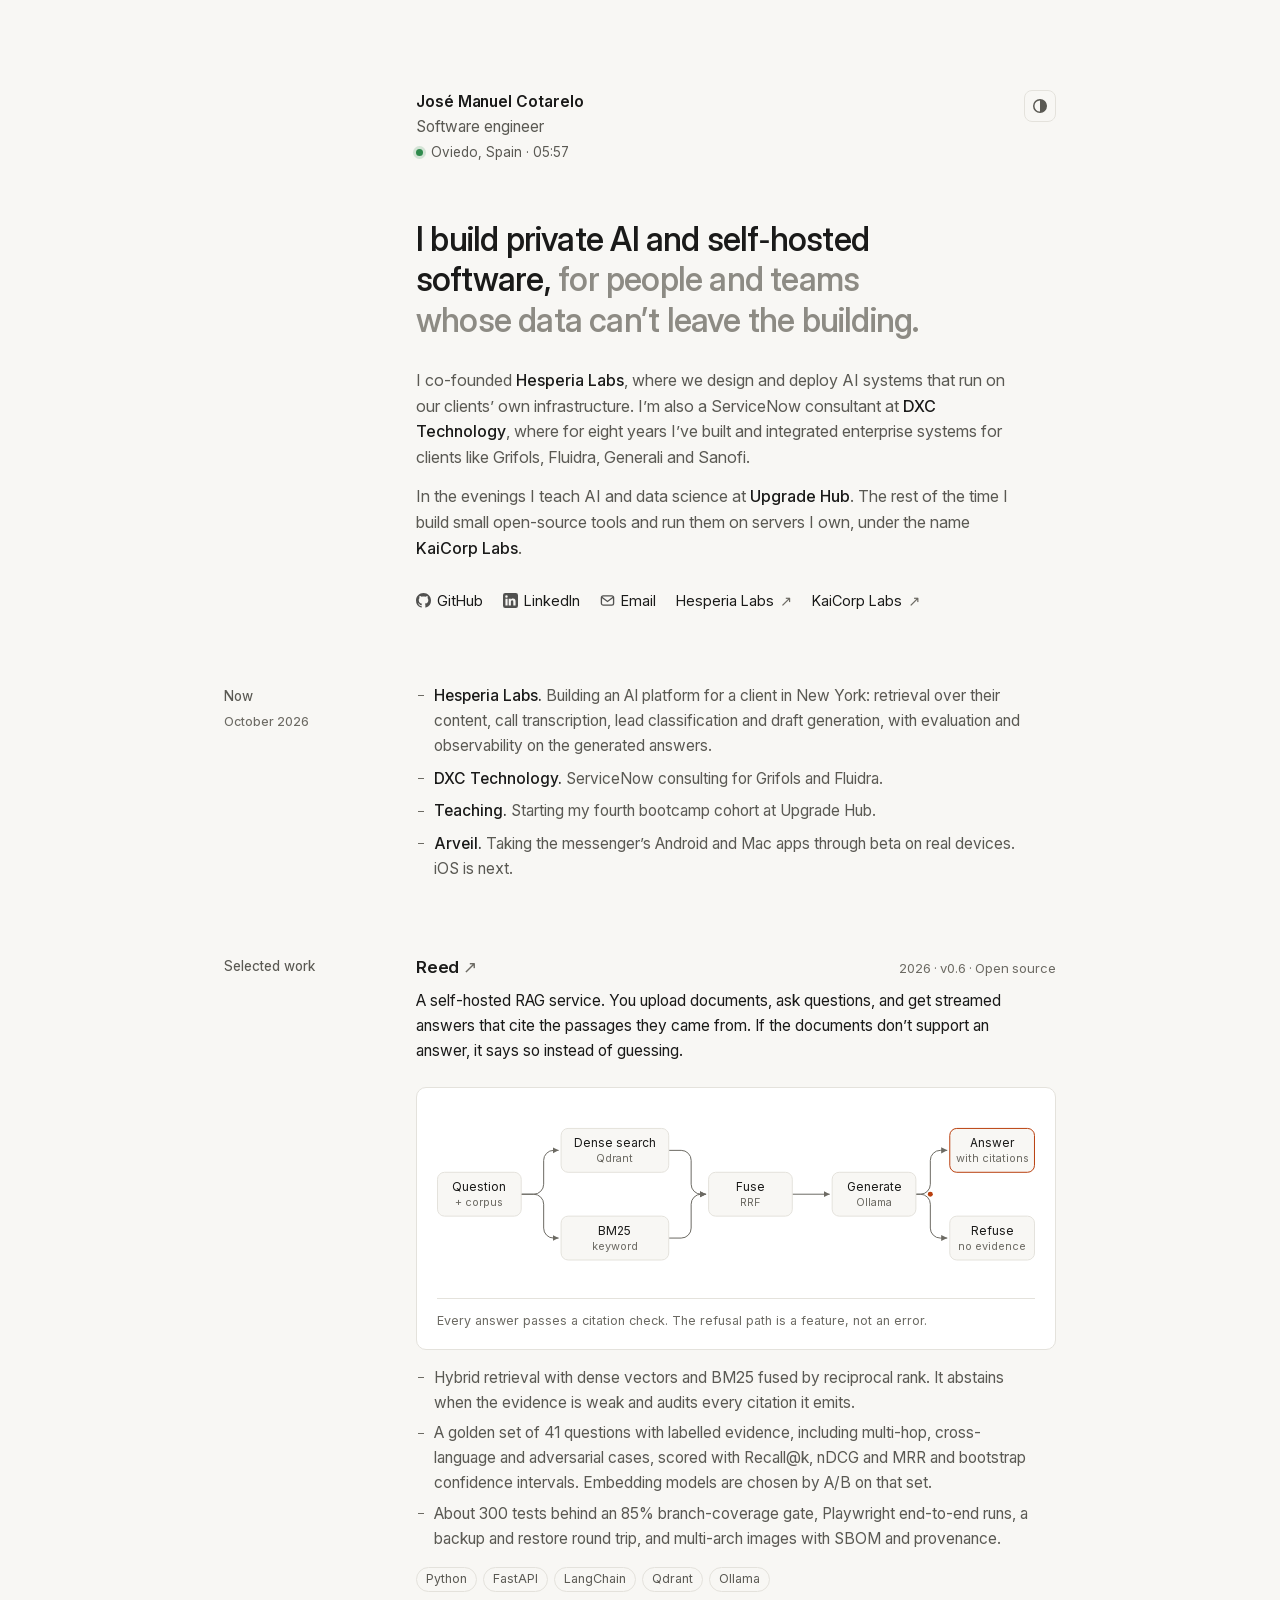
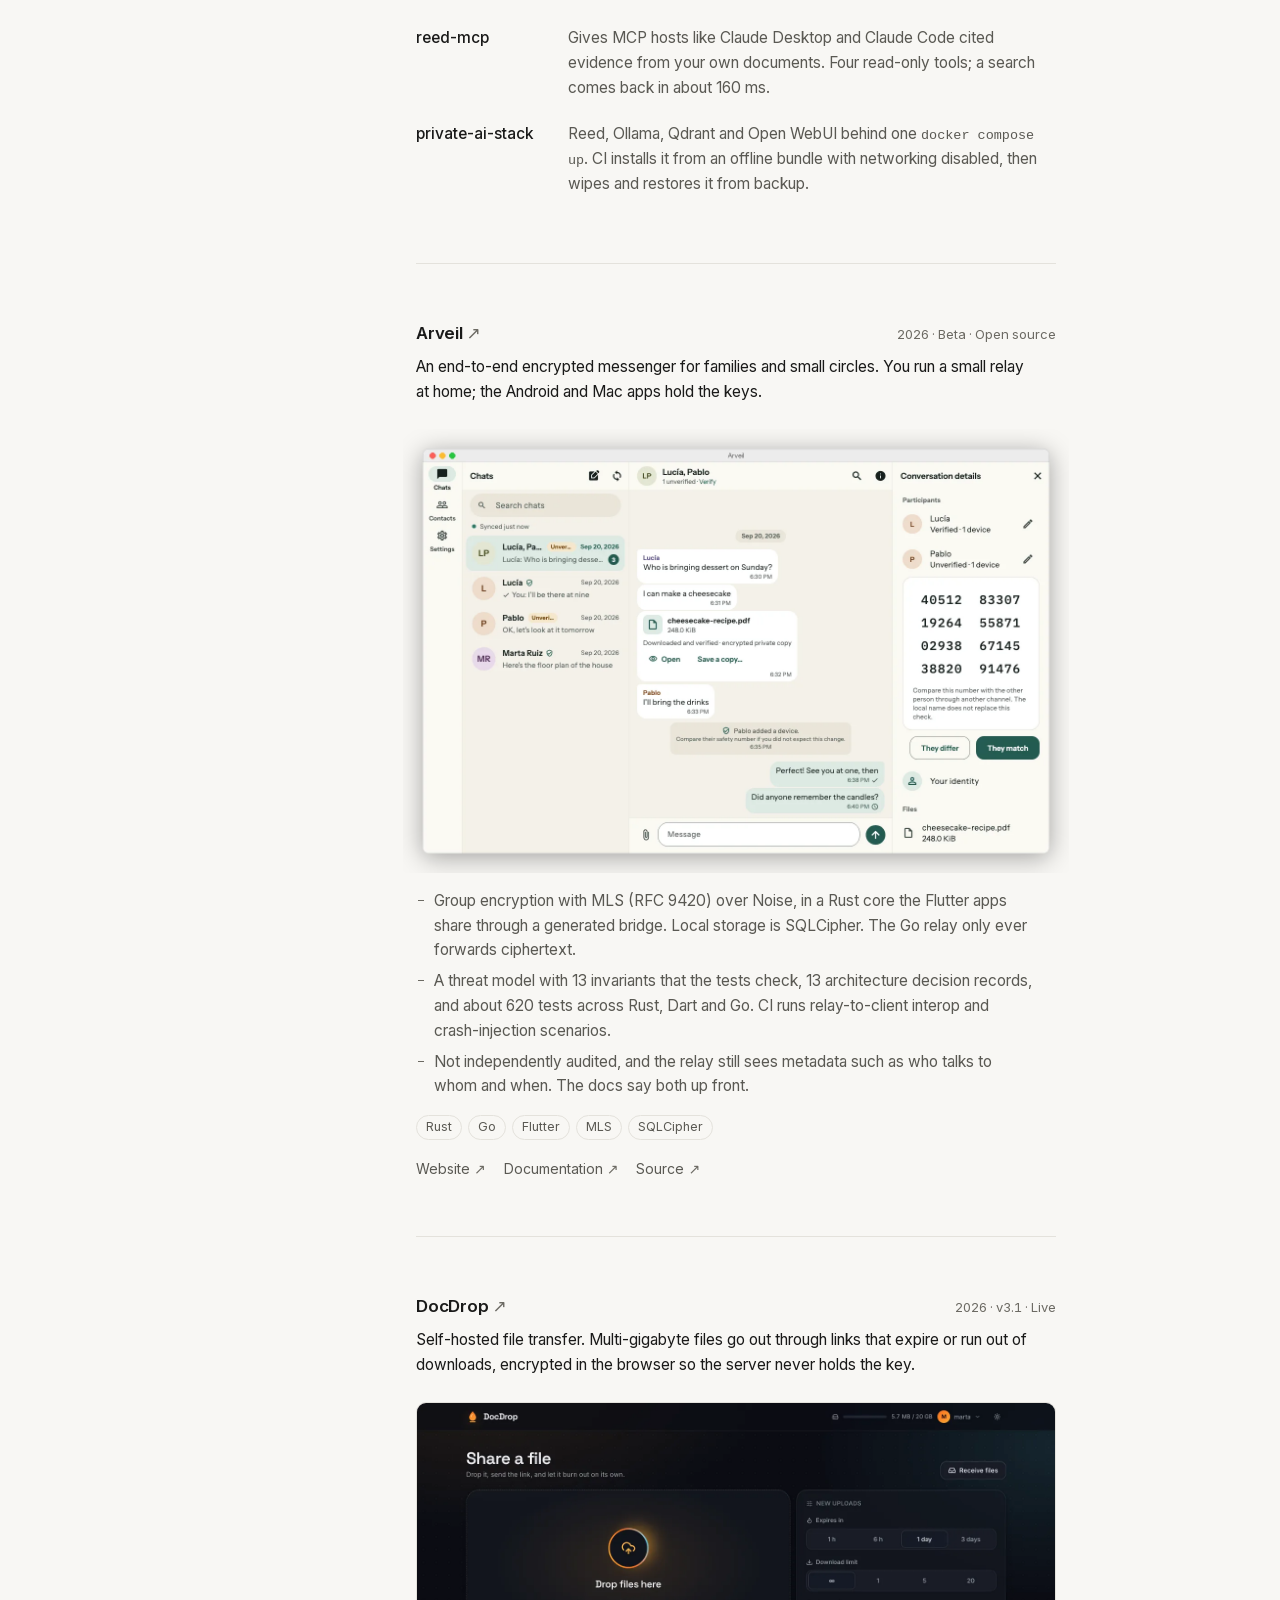
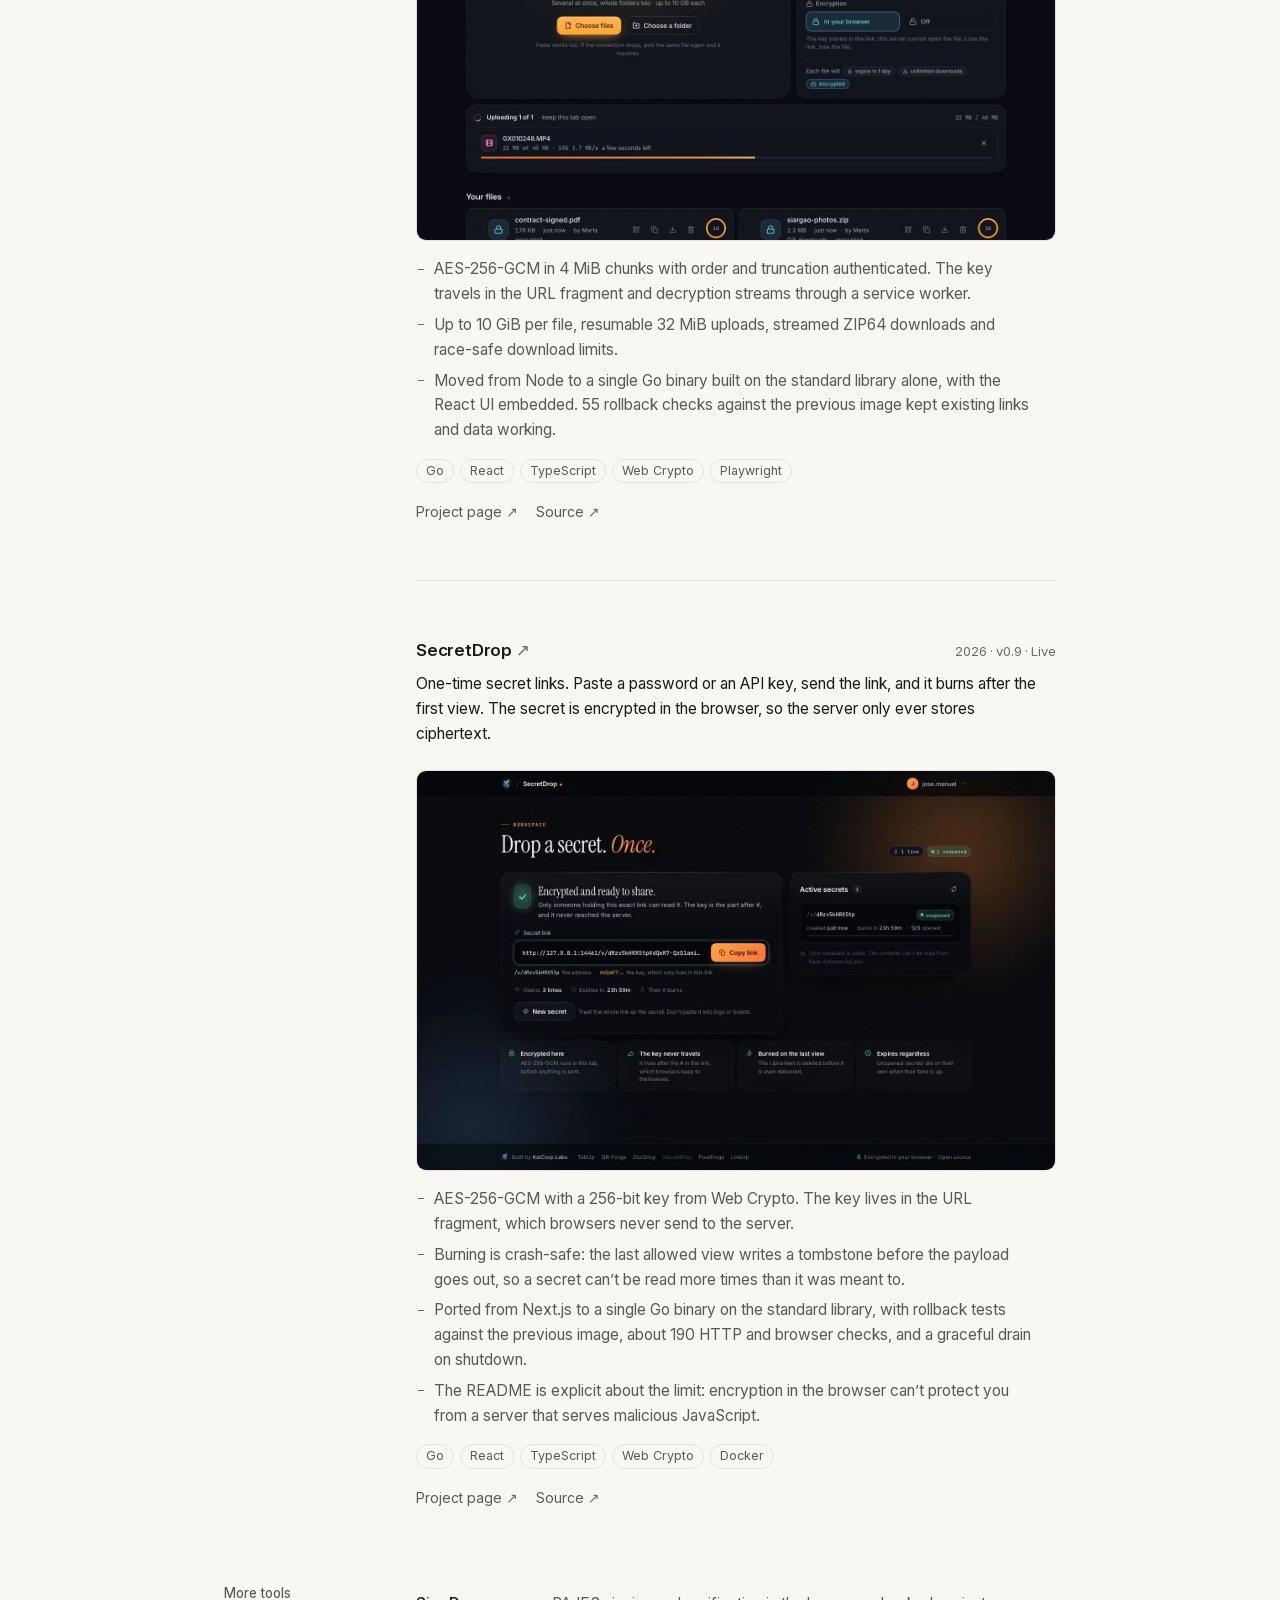
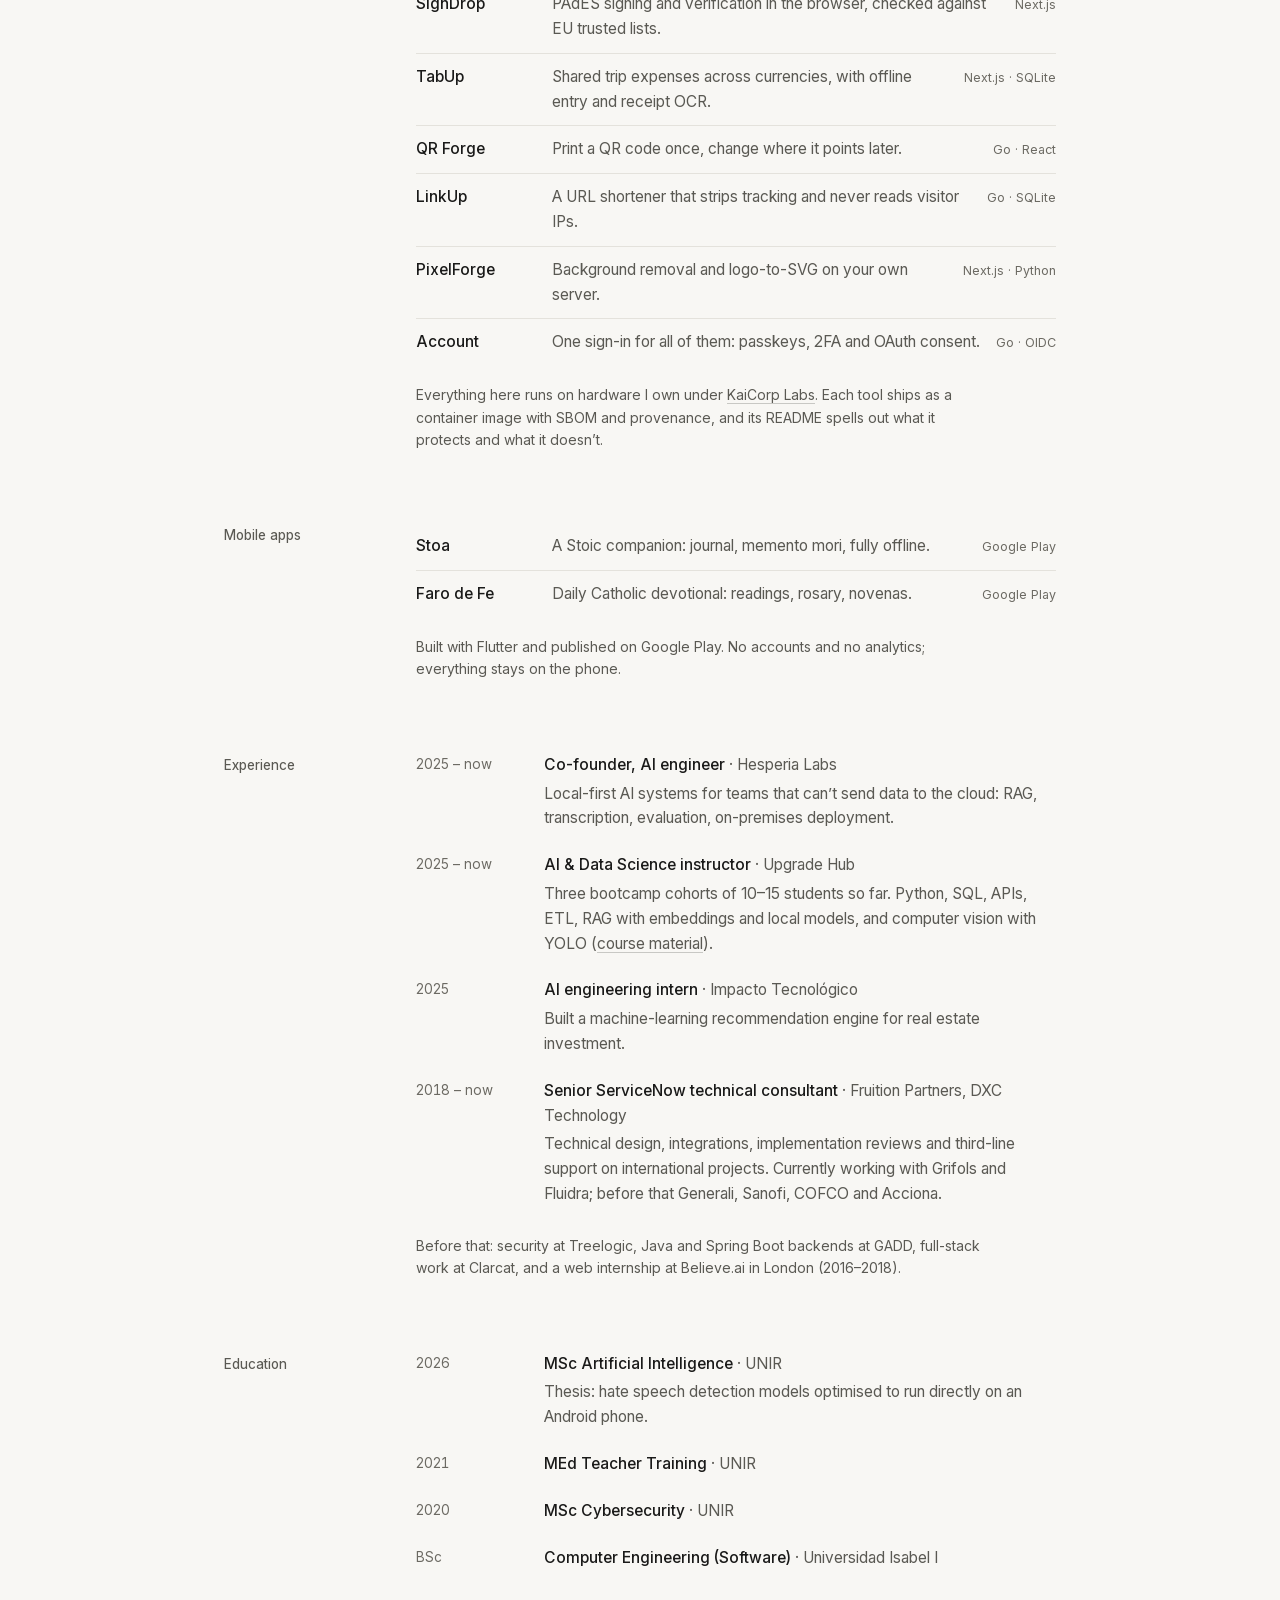
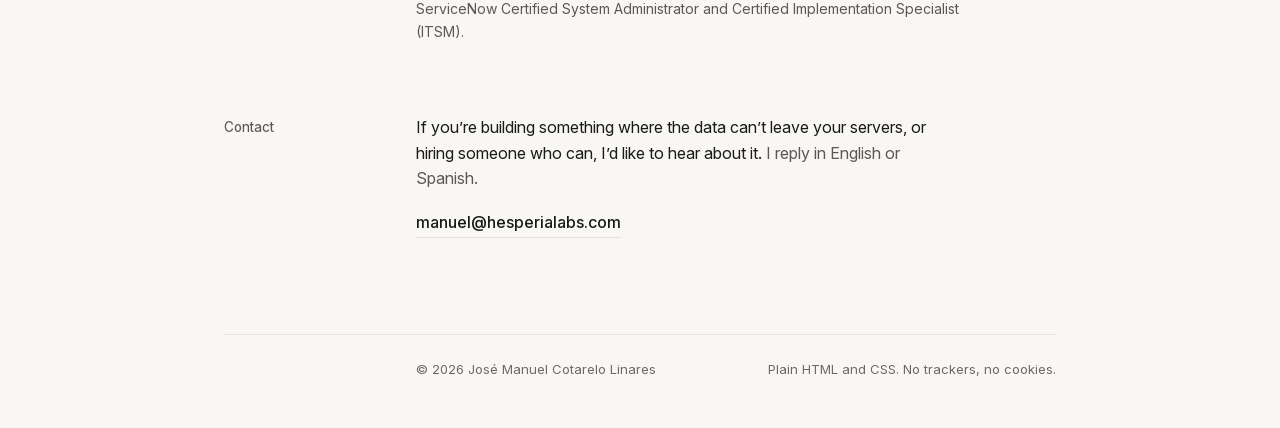
==== commit 6ae5a7e0: "Use manuel@hesperialabs.com as the contact address Co-Authored-By: Claude Opus 5.5 <noreply@anthropi" ====
--- a/index.html
+++ b/index.html
@@ -95,7 +95,7 @@
               <svg viewBox="0 0 16 16" fill="currentColor" aria-hidden="true"><path d="M13.6 0H2.4A2.4 2.4 0 0 0 0 2.4v11.2A2.4 2.4 0 0 0 2.4 16h11.2a2.4 2.4 0 0 0 2.4-2.4V2.4A2.4 2.4 0 0 0 13.6 0ZM4.9 13.3H2.6V6h2.3v7.3ZM3.7 5a1.3 1.3 0 1 1 0-2.7 1.3 1.3 0 0 1 0 2.7Zm9.6 8.3H11V9.8c0-.9 0-2-1.2-2s-1.4.9-1.4 1.9v3.6H6.1V6h2.2v1h.1c.3-.6 1.1-1.2 2.2-1.2 2.4 0 2.8 1.6 2.8 3.6v3.9Z"/></svg>
               LinkedIn
             </a>
-            <a href="mailto:ulzuhan.market@gmail.com">
+            <a href="mailto:manuel@hesperialabs.com">
               <svg viewBox="0 0 16 16" fill="none" stroke="currentColor" stroke-width="1.4" aria-hidden="true"><rect x="1.5" y="3" width="13" height="10" rx="2"/><path d="m2 4.5 6 4.5 6-4.5"/></svg>
               Email
             </a>
@@ -409,7 +409,7 @@
         <h2 class="label" id="contact-h">Contact</h2>
         <div>
           <p>If you’re building something where the data can’t leave your servers, or hiring someone who can, I’d like to hear about it. <span class="muted">I reply in English or Spanish.</span></p>
-          <a class="mail" href="mailto:ulzuhan.market@gmail.com">ulzuhan.market@gmail.com</a>
+          <a class="mail" href="mailto:manuel@hesperialabs.com">manuel@hesperialabs.com</a>
         </div>
       </section>
     </main>
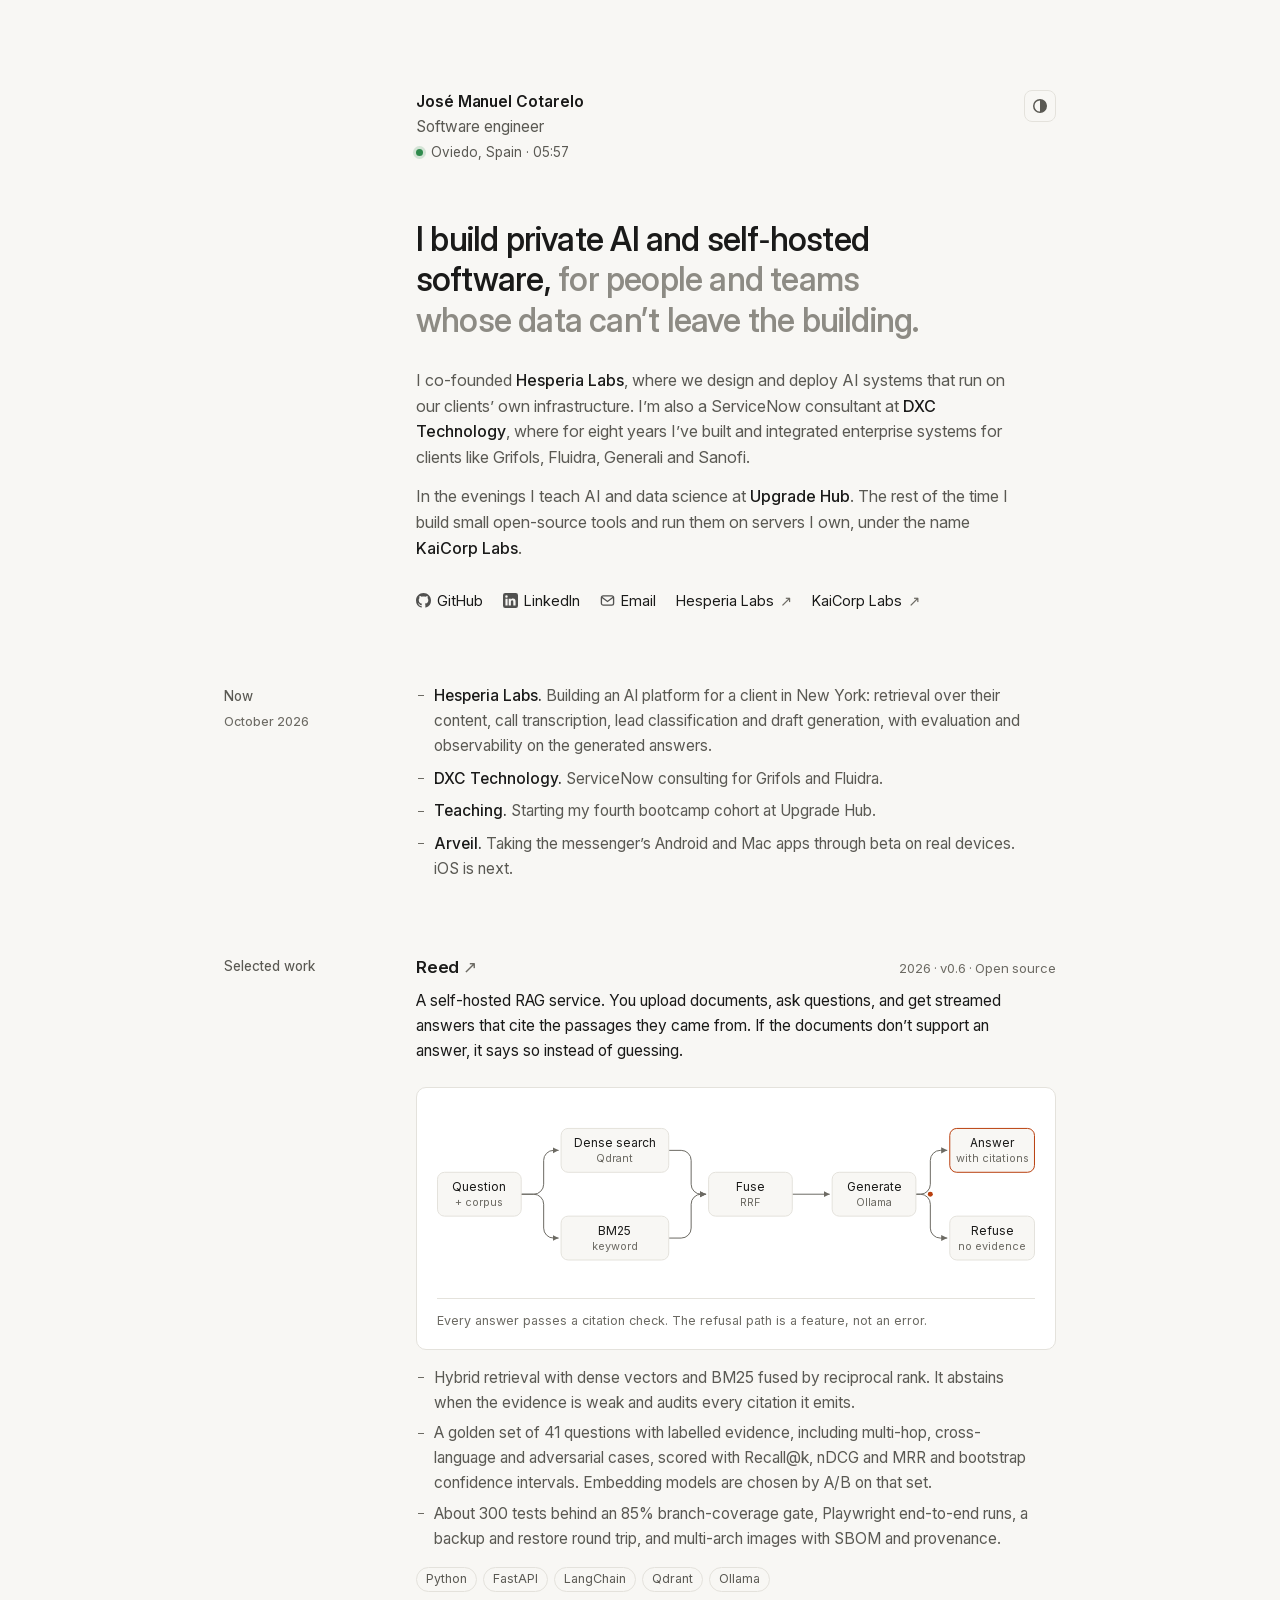
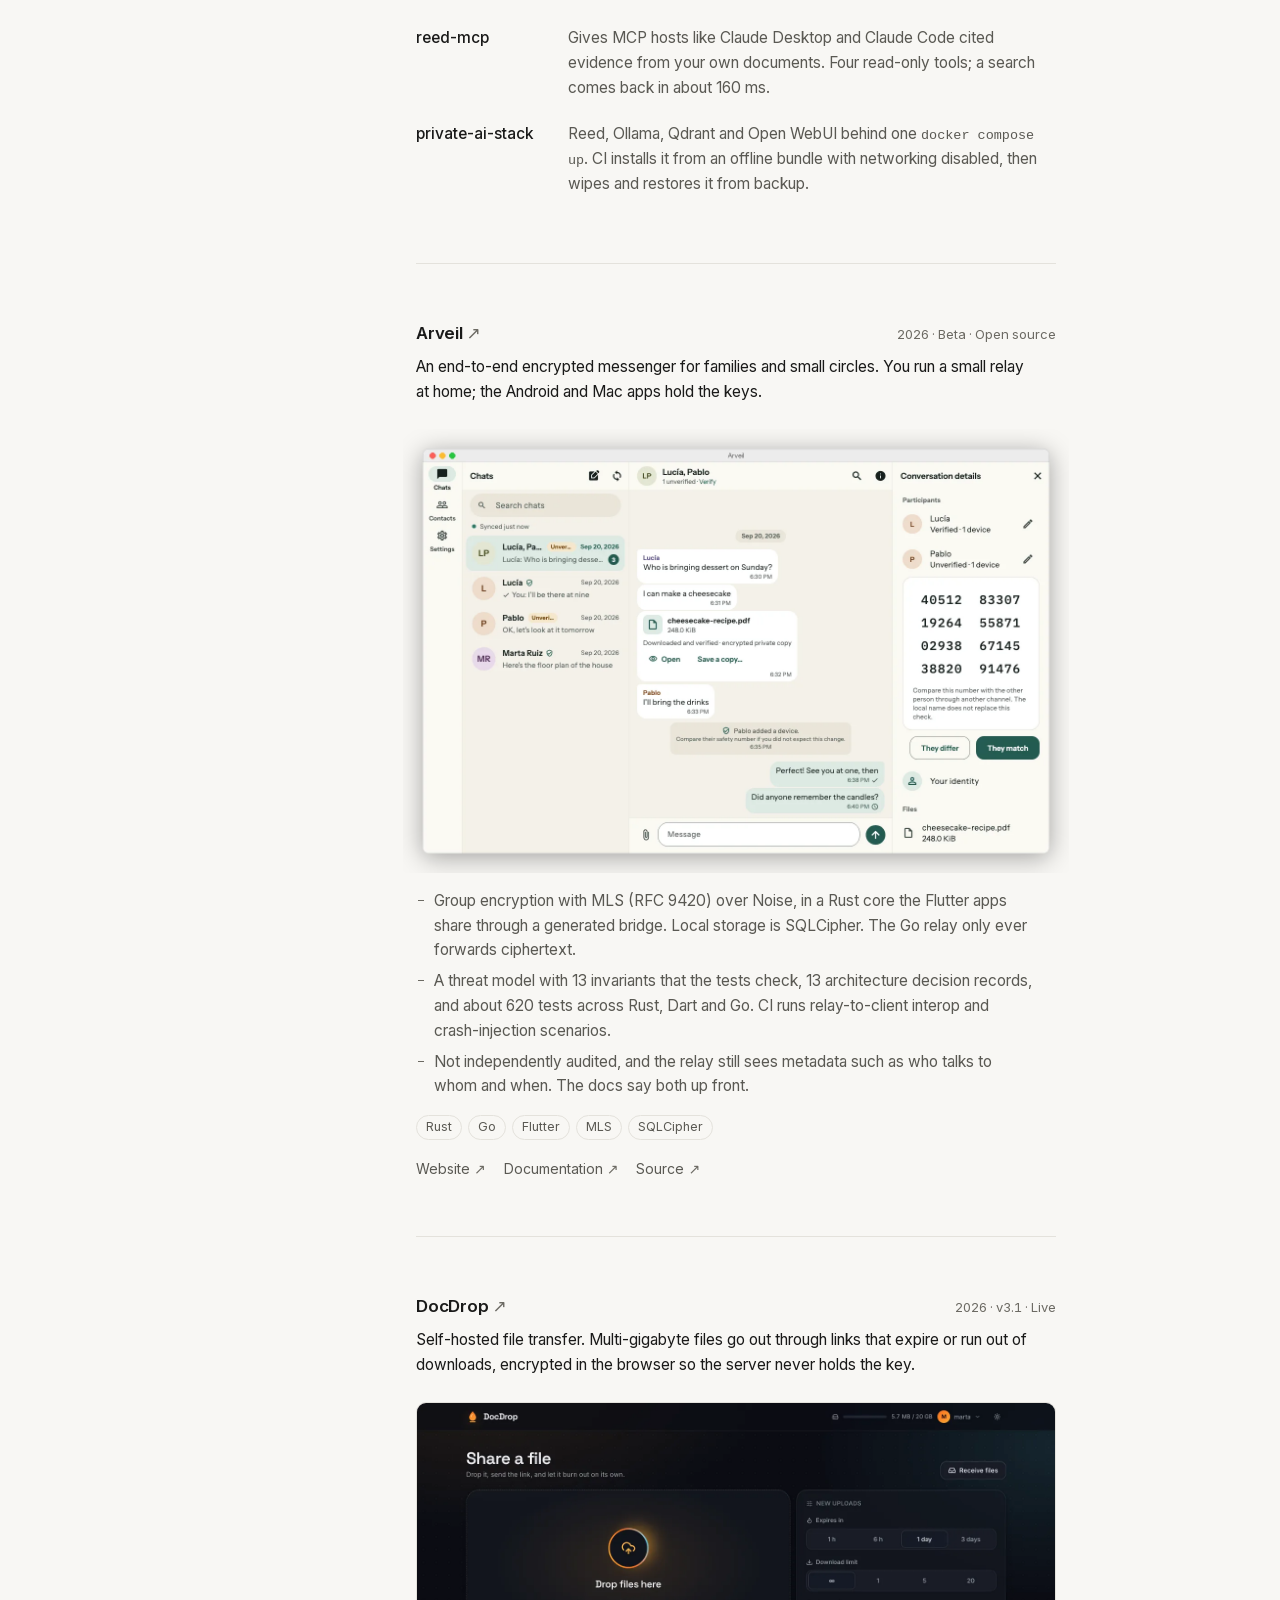
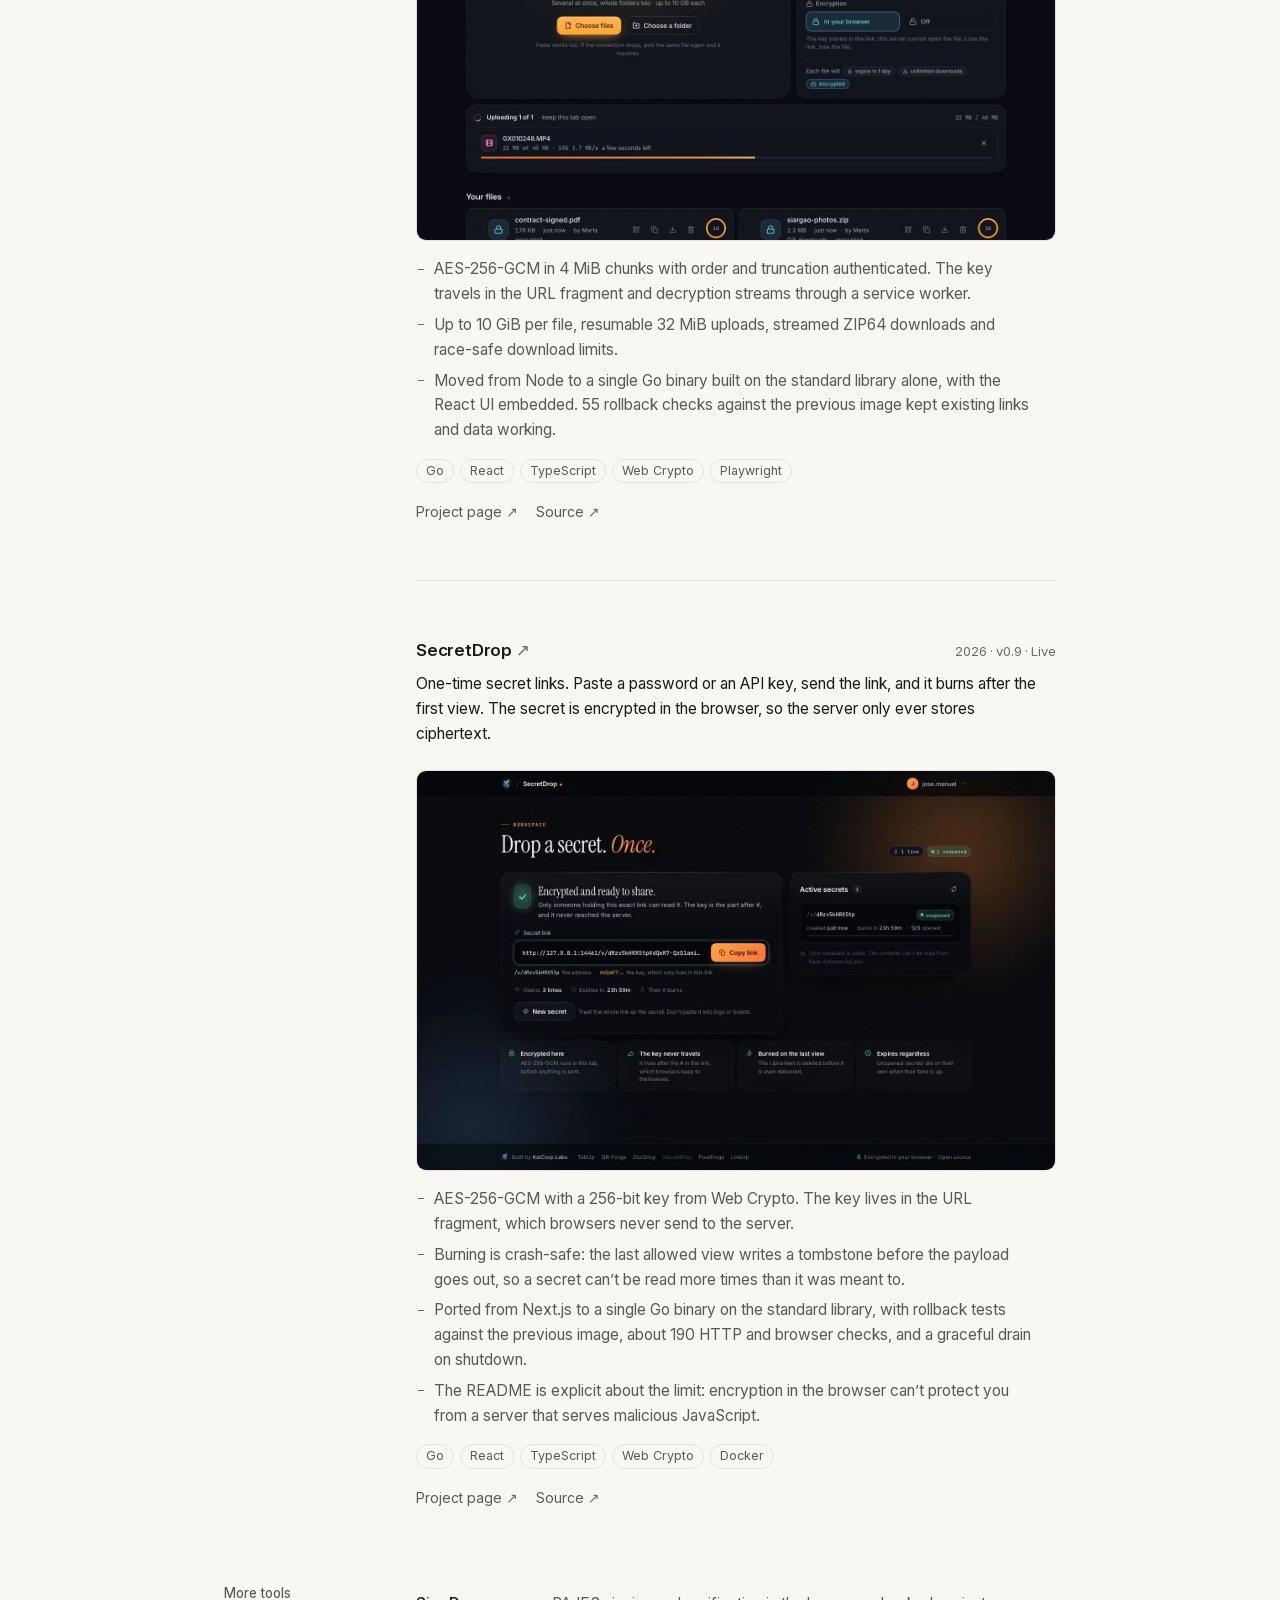
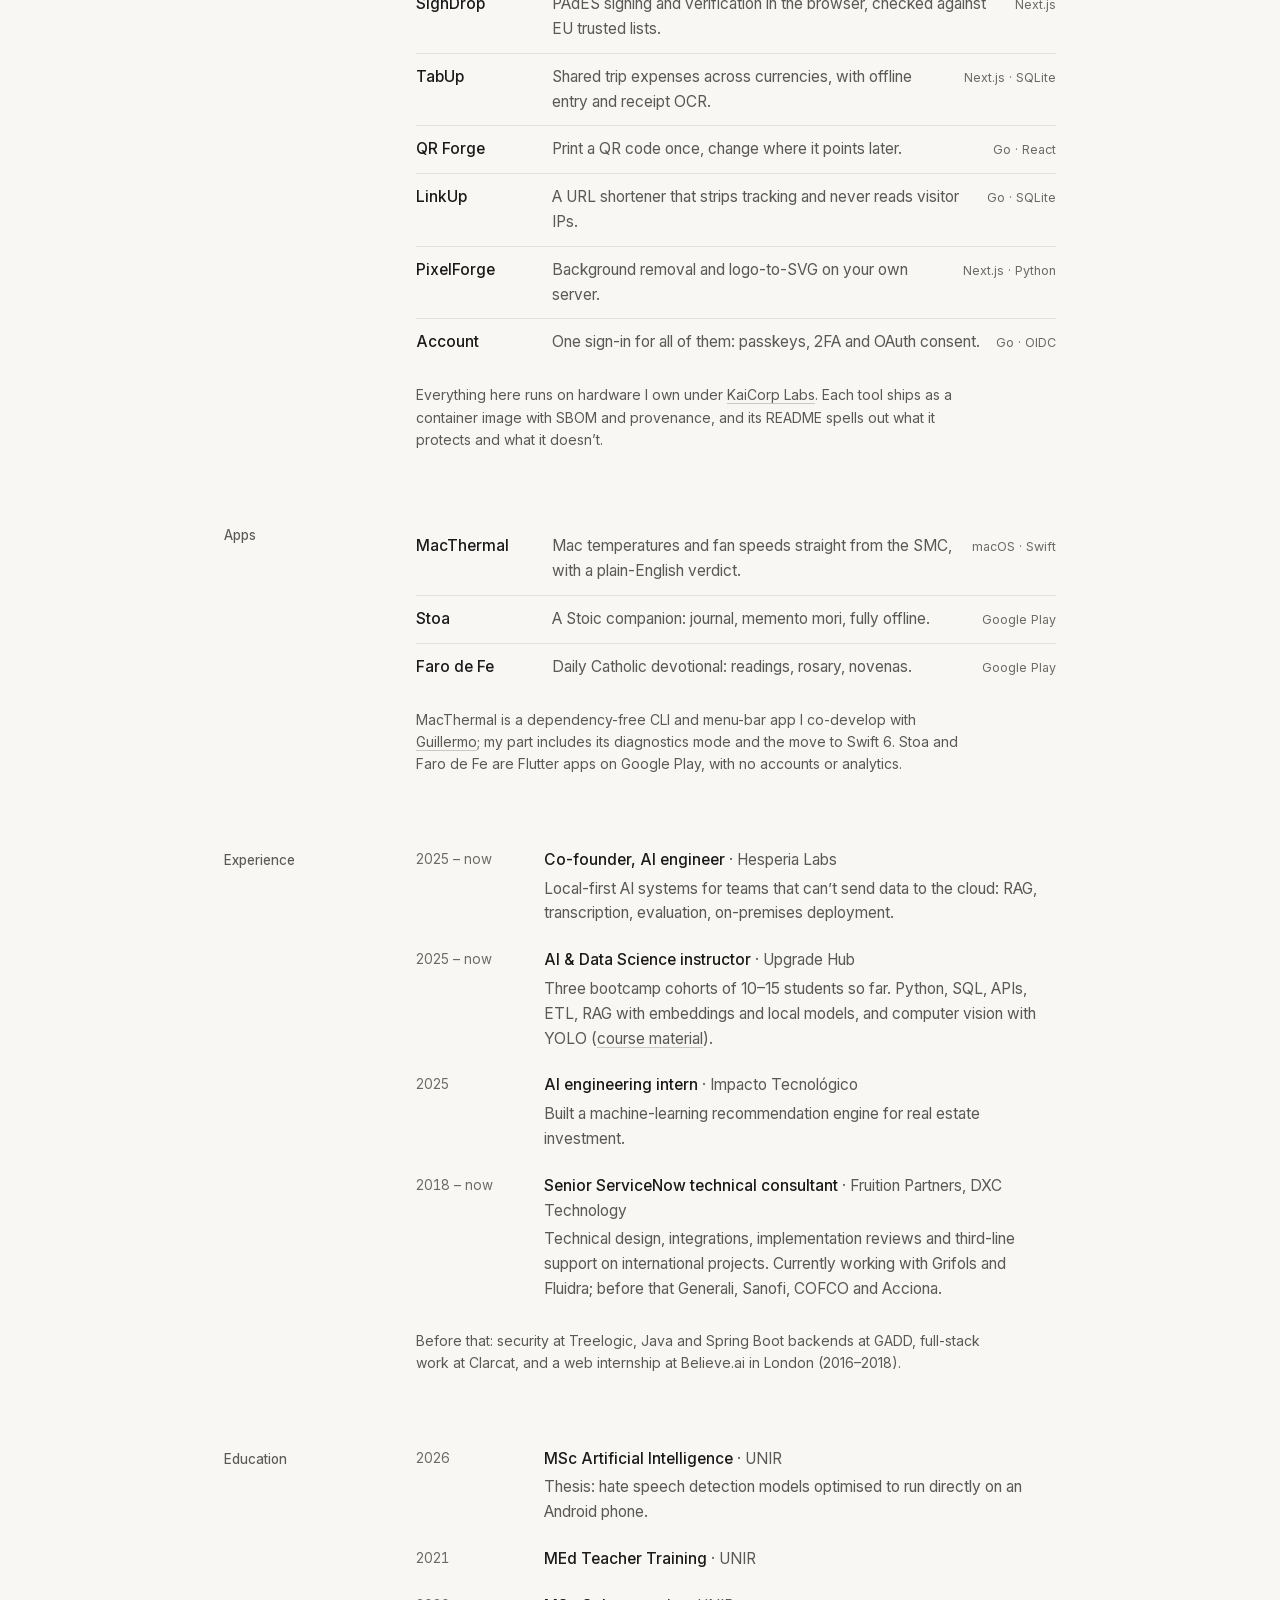
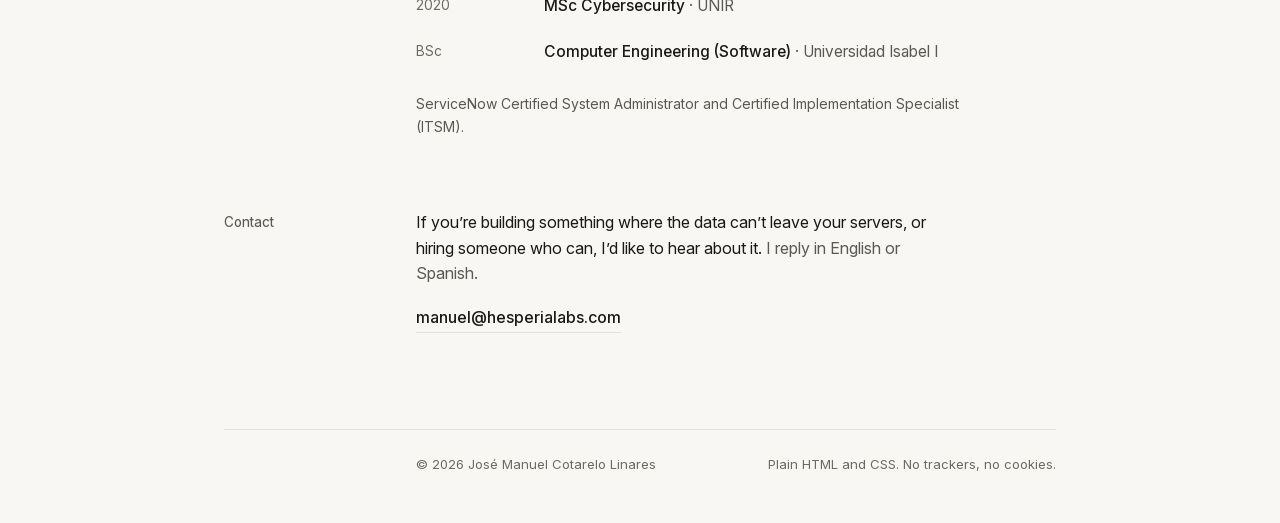
==== commit 7548a087: "Add MacThermal to the apps section Co-Authored-By: Claude Opus 5.5 <noreply@anthropic.com>" ====
--- a/index.html
+++ b/index.html
@@ -330,13 +330,14 @@
       </section>
 
       <section class="row" aria-labelledby="apps-h">
-        <h2 class="label" id="apps-h">Mobile apps</h2>
+        <h2 class="label" id="apps-h">Apps</h2>
         <div>
           <ul class="list">
+            <li><a href="https://github.com/guillerDev/macthermal"><b>MacThermal</b><span class="desc">Mac temperatures and fan speeds straight from the SMC, with a plain-English verdict.</span><span class="tag">macOS · Swift</span></a></li>
             <li><a href="/stoa/"><b>Stoa</b><span class="desc">A Stoic companion: journal, memento mori, fully offline.</span><span class="tag">Google Play</span></a></li>
             <li><a href="/beacon-of-faith/"><b>Faro de Fe</b><span class="desc">Daily Catholic devotional: readings, rosary, novenas.</span><span class="tag">Google Play</span></a></li>
           </ul>
-          <p class="note">Built with Flutter and published on Google Play. No accounts and no analytics; everything stays on the phone.</p>
+          <p class="note">MacThermal is a dependency-free CLI and menu-bar app I co-develop with <a href="https://github.com/guillerDev">Guillermo</a>; my part includes its diagnostics mode and the move to Swift 6. Stoa and Faro de Fe are Flutter apps on Google Play, with no accounts or analytics.</p>
         </div>
       </section>
 
